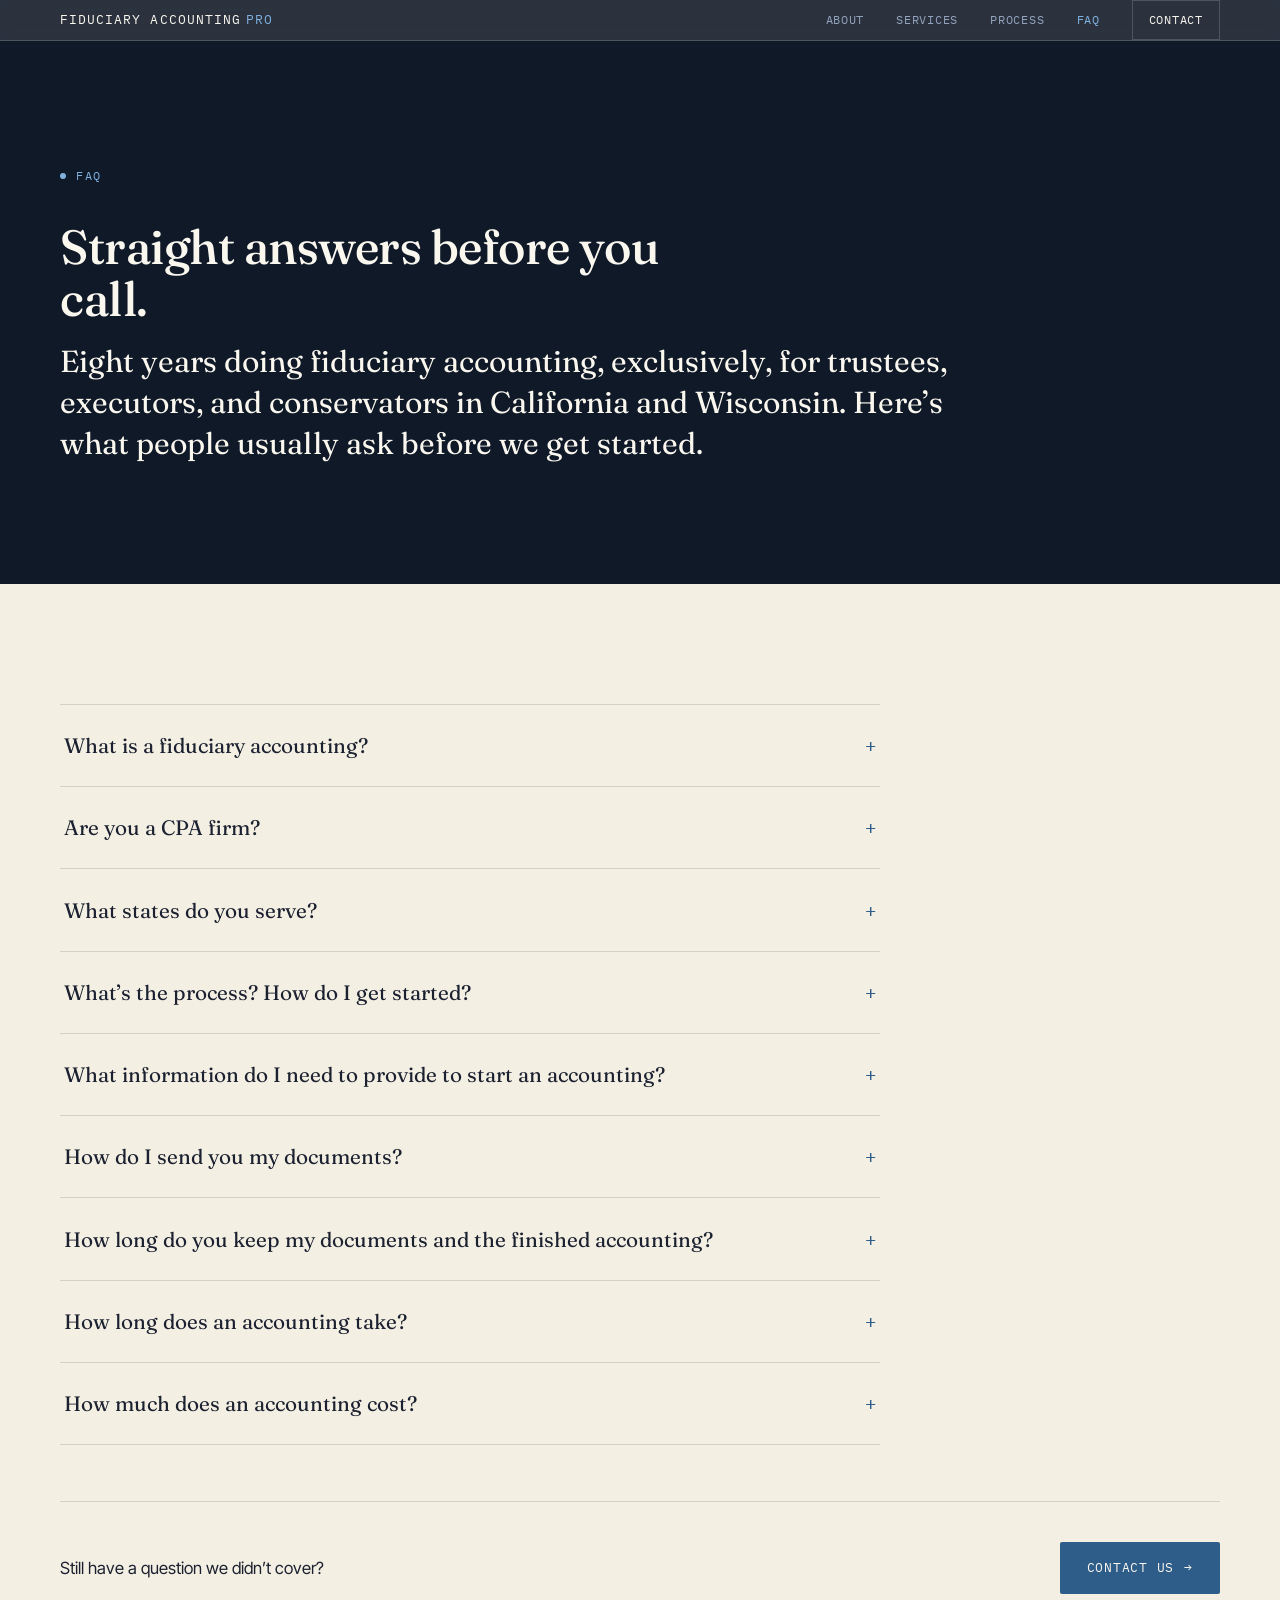
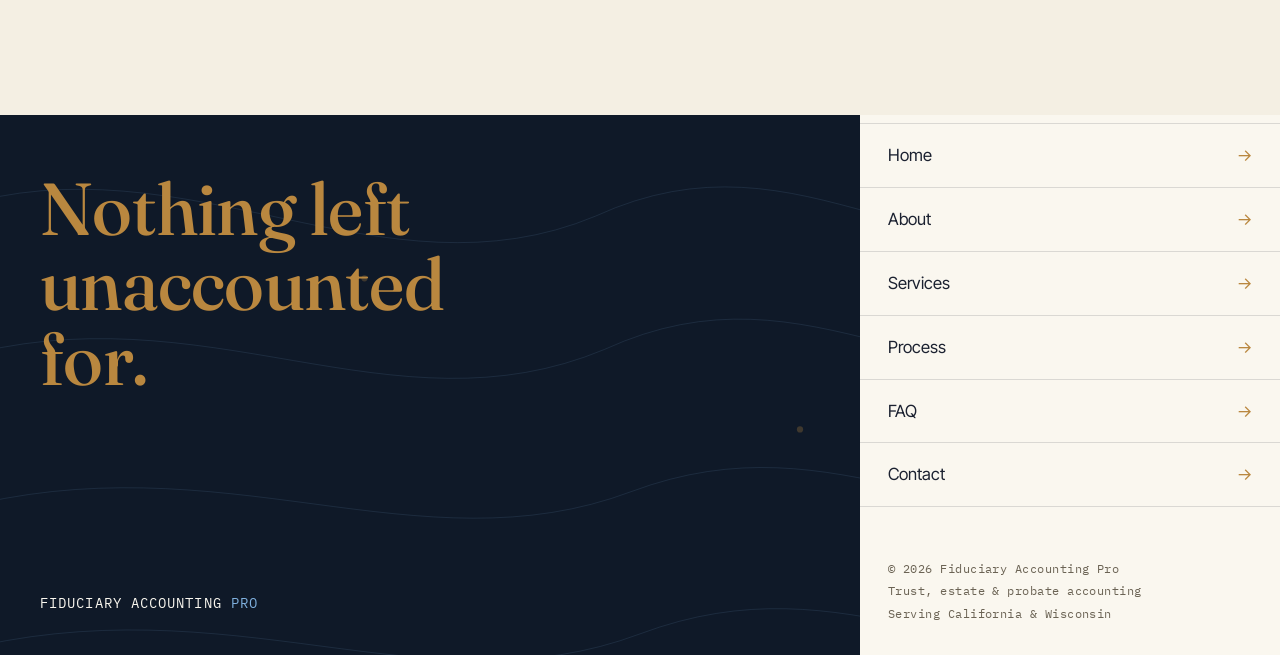
==== faq.html @ ab7ac2da "Initial commit: Fiduciary Accounting Pro marketing site Static site with homepage (hero, services, a" ====
<!DOCTYPE html>
<html lang="en">
<head>
<meta charset="UTF-8">
<meta name="viewport" content="width=device-width, initial-scale=1.0">
<title>FAQ | Fiduciary Accounting Pro</title>
<meta name="description" content="Answers to the questions trustees, executors, conservators, and attorneys ask before starting a fiduciary accounting with us.">
<link rel="icon" type="image/svg+xml" href="favicon.svg">
<meta name="theme-color" content="#0F1928">
<meta property="og:type" content="website">
<meta property="og:site_name" content="Fiduciary Accounting Pro">
<meta property="og:title" content="FAQ | Fiduciary Accounting Pro">
<meta property="og:description" content="Answers to the questions trustees, executors, conservators, and attorneys ask before starting a fiduciary accounting with us.">
<meta property="og:url" content="https://macgnarly.github.io/fiduciary-accounting-pro/faq.html">
<meta name="twitter:card" content="summary">
<meta name="twitter:title" content="FAQ | Fiduciary Accounting Pro">
<meta name="twitter:description" content="Answers to the questions trustees, executors, conservators, and attorneys ask before starting a fiduciary accounting with us.">
<link rel="preconnect" href="https://fonts.googleapis.com">
<link rel="preconnect" href="https://fonts.gstatic.com" crossorigin>
<link href="https://fonts.googleapis.com/css2?family=Fraunces:opsz,wght@9..144,300;9..144,400;9..144,500;9..144,600&family=Inter+Tight:wght@400;500;600&family=IBM+Plex+Mono:wght@400;500&display=swap" rel="stylesheet">
<link rel="stylesheet" href="css/styles.css">
</head>
<body>

<a class="skip-link" href="#main">Skip to content</a>

<header class="site-header" data-reveal>
  <div class="wrap header-inner">
    <a href="index.html" class="brand"><span class="brand-line">Fiduciary Accounting</span> <span class="brand-accent">Pro</span></a>
    <button class="nav-toggle" id="navToggle" aria-expanded="false" aria-controls="siteNav" aria-label="Toggle menu">
      <span></span><span></span><span></span>
    </button>
    <nav class="site-nav" id="siteNav">
      <a href="index.html#about">About</a>
      <a href="index.html#services">Services</a>
      <a href="index.html#process">Process</a>
      <a href="faq.html" aria-current="page">FAQ</a>
      <a href="index.html#contact" class="nav-cta">Contact</a>
    </nav>
  </div>
</header>

<main id="main">

  <!-- FAQ HERO -->
  <section class="section section-ink faq-hero">
    <div class="wrap">
      <p class="eyebrow eyebrow-light" data-reveal><span class="eyebrow-dot"></span>FAQ</p>
      <h1 class="section-headline" style="color:var(--paper)" data-reveal>Straight answers before you call.</h1>
      <p class="lede lede-light" data-reveal>Eight years doing fiduciary accounting, exclusively, for trustees, executors, and conservators in California and Wisconsin. Here&rsquo;s what people usually ask before we get started.</p>
    </div>
  </section>

  <!-- FAQ LIST -->
  <section class="section section-cream faq-section">
    <div class="wrap">
      <div class="faq-list" data-reveal-stagger>

        <details class="faq-item">
          <summary class="faq-question">What is a fiduciary accounting?<span class="faq-icon" aria-hidden="true">+</span></summary>
          <p class="faq-answer">A fiduciary accounting is a formal report of every transaction inside a trust, estate, guardianship, or conservatorship over a set period: receipts, disbursements, and everything allocated between principal and income. It&rsquo;s governed by the trust instrument and state law, has to include every asset, and has to balance to the penny. Courts order them. Beneficiaries are often entitled to them.</p>
        </details>

        <details class="faq-item">
          <summary class="faq-question">Are you a CPA firm?<span class="faq-icon" aria-hidden="true">+</span></summary>
          <p class="faq-answer">No, and that&rsquo;s deliberate. We don&rsquo;t prepare tax returns, audits, or general bookkeeping. Fiduciary accounting for trusts, estates, guardianships, and conservatorships is the entire practice, not a sideline. It&rsquo;s what we&rsquo;ve done, exclusively, for eight years.</p>
        </details>

        <details class="faq-item">
          <summary class="faq-question">What states do you serve?<span class="faq-icon" aria-hidden="true">+</span></summary>
          <p class="faq-answer">We currently serve trustees, executors, conservators, and their attorneys in California and Wisconsin, working within each state&rsquo;s statutory accounting requirements.</p>
        </details>

        <details class="faq-item">
          <summary class="faq-question">What&rsquo;s the process? How do I get started?<span class="faq-icon" aria-hidden="true">+</span></summary>
          <p class="faq-answer">Call or email us to talk through the matter: who&rsquo;s involved, what the court or beneficiaries require, and what the timeline looks like. From there, we&rsquo;ll tell you exactly what to send over.</p>
        </details>

        <details class="faq-item">
          <summary class="faq-question">What information do I need to provide to start an accounting?<span class="faq-icon" aria-hidden="true">+</span></summary>
          <p class="faq-answer">A memo with the matter name and the accounting period (start and end dates). Beyond that: inventories and appraisals, court documents, the trust instrument, a beneficiary list, distributions made, creditors&rsquo; claims paid, and any distribution agreements. We&rsquo;ll also need every account statement covering the period (bank, investment, property management, life insurance, annuities), account registers showing deposits and disbursements with dates and sources, closing statements for any property sold, and a list of liabilities outstanding at period end.</p>
        </details>

        <details class="faq-item">
          <summary class="faq-question">How do I send you my documents?<span class="faq-icon" aria-hidden="true">+</span></summary>
          <p class="faq-answer">However works best for you: scanned and emailed, mailed or couriered as hard copies, or uploaded to secure online storage.</p>
        </details>

        <details class="faq-item">
          <summary class="faq-question">How long do you keep my documents and the finished accounting?<span class="faq-icon" aria-hidden="true">+</span></summary>
          <p class="faq-answer">Original materials are returned within a month or two of receiving them. The finished accounting itself we keep indefinitely, so it&rsquo;s there if you or the court need it again.</p>
        </details>

        <details class="faq-item">
          <summary class="faq-question">How long does an accounting take?<span class="faq-icon" aria-hidden="true">+</span></summary>
          <p class="faq-answer">It depends on how much activity there was, how long a period it covers, how quickly documents are available, and how many open items turn up along the way. A quiet single year moves fast. A decade of activity across a dozen accounts takes longer, and we&rsquo;ll tell you why.</p>
        </details>

        <details class="faq-item">
          <summary class="faq-question">How much does an accounting cost?<span class="faq-icon" aria-hidden="true">+</span></summary>
          <p class="faq-answer">It varies with the complexity and volume of activity involved. Tell us about the matter, and we&rsquo;ll give you a specific estimate rather than a generic range.</p>
        </details>

      </div>

      <div class="faq-cta" data-reveal>
        <p class="body-copy">Still have a question we didn&rsquo;t cover?</p>
        <a href="index.html#contact" class="btn btn-primary">Contact Us <span aria-hidden="true">&rarr;</span></a>
      </div>
    </div>
  </section>

</main>

<footer class="site-footer">
  <div class="footer-bg" aria-hidden="true">
    <svg class="topo" viewBox="0 0 1440 900" preserveAspectRatio="xMidYMid slice" xmlns="http://www.w3.org/2000/svg">
      <path d="M-50,100 C220,20 400,200 640,110 C880,20 1020,220 1270,120 C1400,70 1460,110 1500,100" />
      <path d="M-50,250 C210,170 430,360 670,260 C910,150 1050,360 1290,260 C1410,210 1460,250 1500,240" />
      <path d="M-50,420 C230,340 440,510 680,410 C920,300 1060,500 1300,400 C1410,360 1460,390 1500,380" />
      <path d="M-50,590 C250,510 470,660 710,570 C950,480 1090,650 1310,560 C1410,520 1460,550 1500,540" />
      <path d="M-50,750 C260,670 480,820 720,730 C960,640 1100,800 1320,720 C1410,690 1460,710 1500,700" />
      <circle cx="1150" cy="160" r="3.5" />
      <circle cx="410" cy="330" r="3.5" />
      <circle cx="900" cy="500" r="3.5" />
    </svg>
  </div>
  <div class="footer-grid" data-reveal-stagger>
    <div class="footer-left">
      <h2 class="footer-headline">Nothing left<br>unaccounted<br>for.</h2>
      <a href="index.html" class="footer-brand">Fiduciary Accounting <span class="brand-accent">Pro</span></a>
    </div>
    <div class="footer-box">
      <nav class="footer-box-nav">
        <a href="index.html"><span>Home</span><span class="row-arrow" aria-hidden="true">&rarr;</span></a>
        <a href="index.html#about"><span>About</span><span class="row-arrow" aria-hidden="true">&rarr;</span></a>
        <a href="index.html#services"><span>Services</span><span class="row-arrow" aria-hidden="true">&rarr;</span></a>
        <a href="index.html#process"><span>Process</span><span class="row-arrow" aria-hidden="true">&rarr;</span></a>
        <a href="faq.html"><span>FAQ</span><span class="row-arrow" aria-hidden="true">&rarr;</span></a>
        <a href="index.html#contact"><span>Contact</span><span class="row-arrow" aria-hidden="true">&rarr;</span></a>
      </nav>
      <div class="footer-box-meta">
        <p>&copy; 2026 Fiduciary Accounting Pro</p>
        <p>Trust, estate &amp; probate accounting</p>
        <p>Serving California &amp; Wisconsin</p>
      </div>
    </div>
  </div>
</footer>

<script src="js/script.js"></script>
</body>
</html>
---- css/styles.css ----
/* ============================================================
   Fiduciary Accounting Pro — Design Tokens
   ============================================================ */
:root{
  /* Color: blue-led, editorial trust palette */
  --ink:        #0F1928;   /* Ink Navy — dark section bg */
  --ink-raise:  #1B2740;   /* raised surface on ink */
  --ledger-blue:#2E5D8A;   /* primary accent */
  --sky:        #7FB0DE;   /* light blue accent, for use on dark bg */
  --brass:      #B9873F;   /* secondary accent */
  --sage:       #6F8F6A;   /* tertiary accent */
  --cream:      #F4EFE3;   /* Parchment — light section bg */
  --paper:      #FAF7EF;   /* lightest surface */
  --charcoal:   #1B2130;   /* body text on cream */
  --muted-warm: #6B6354;   /* muted text on cream — tuned for 4.5:1 AA contrast */
  --muted-cool: #93A3BD;   /* muted text on ink */
  --line-warm:  rgba(27,33,48,0.14);
  --line-cool:  rgba(255,255,255,0.16);

  /* Type */
  --font-display: "Fraunces", Georgia, "Times New Roman", serif;
  --font-body: "Inter Tight", -apple-system, Segoe UI, sans-serif;
  --font-mono: "IBM Plex Mono", ui-monospace, Menlo, monospace;

  --container: 1240px;
}

*, *::before, *::after{ box-sizing: border-box; }
html{ scroll-behavior: smooth; }
@media (prefers-reduced-motion: reduce){
  html{ scroll-behavior: auto; }
  *, *::before, *::after{ animation-duration: 0.01ms !important; animation-iteration-count: 1 !important; transition-duration: 0.01ms !important; scroll-behavior: auto !important; }
}

body{
  margin: 0;
  font-family: var(--font-body);
  color: var(--charcoal);
  background: var(--cream);
  font-size: 16px;
  line-height: 1.6;
  -webkit-font-smoothing: antialiased;
}

img{ max-width: 100%; display: block; }

a{ color: inherit; }

.wrap{
  max-width: var(--container);
  margin: 0 auto;
  padding: 0 24px;
}

.skip-link{
  position: absolute;
  left: -999px;
  top: 0;
  background: var(--ledger-blue);
  color: #fff;
  padding: 12px 20px;
  z-index: 1000;
}
.skip-link:focus{ left: 12px; top: 12px; }

:focus-visible{
  outline: 2px solid var(--ledger-blue);
  outline-offset: 3px;
}

/* ============================================================
   Type scale
   ============================================================ */
h1, h2, h3{
  font-family: var(--font-display);
  font-weight: 500;
  letter-spacing: -0.01em;
  line-height: 1.08;
  margin: 0;
}

.eyebrow{
  font-family: var(--font-mono);
  font-size: 0.72rem;
  letter-spacing: 0.14em;
  text-transform: uppercase;
  display: inline-flex;
  align-items: center;
  gap: 10px;
  color: var(--ledger-blue);
  margin: 0 0 20px;
}
.eyebrow-light{ color: var(--sky); }
.eyebrow-dot{
  width: 6px; height: 6px;
  border-radius: 50%;
  background: currentColor;
  flex: none;
}

.section-headline{
  font-size: clamp(1.9rem, 3.2vw + 1rem, 3rem);
  max-width: 16ch;
}

.body-copy{
  max-width: 52ch;
  color: var(--charcoal);
  font-size: 1.05rem;
}
.body-copy + .body-copy{ margin-top: 1.1em; }

.lede{
  font-family: var(--font-display);
  font-size: clamp(1.3rem, 1.6vw + 1rem, 1.9rem);
  font-weight: 400;
  line-height: 1.35;
  max-width: 46ch;
  margin: 0 0 48px;
}
.lede-light{ color: var(--paper); }

/* ============================================================
   Buttons
   ============================================================ */
.btn{
  display: inline-flex;
  align-items: center;
  gap: 10px;
  font-family: var(--font-mono);
  font-size: 0.8rem;
  letter-spacing: 0.06em;
  text-transform: uppercase;
  text-decoration: none;
  padding: 15px 26px;
  border-radius: 2px;
  border: 1px solid transparent;
  cursor: pointer;
  transition: transform 0.25s ease, background-color 0.25s ease, color 0.25s ease, border-color 0.25s ease;
  min-height: 44px;
}
.btn span{ transition: transform 0.25s ease; }
.btn:hover span{ transform: translateX(3px); }
.btn:hover{ transform: translateY(-1px); }

.btn-primary{
  background: var(--ledger-blue);
  color: var(--paper);
}
.btn-primary:hover{ background: #244a6d; }

.btn-outline-light{
  border-color: var(--line-cool);
  color: var(--paper);
  background: transparent;
}
.btn-outline-light:hover{ background: rgba(255,255,255,0.08); border-color: var(--sky); }

.btn-block{ width: 100%; justify-content: center; }

/* ============================================================
   Header / Nav
   ============================================================ */
.site-header{
  position: sticky;
  top: 0;
  z-index: 200;
  background: rgba(15,25,40,0.88);
  backdrop-filter: saturate(140%) blur(6px);
  border-bottom: 1px solid var(--line-cool);
}
.header-inner{
  display: flex;
  align-items: center;
  justify-content: space-between;
  padding-top: 18px;
  padding-bottom: 18px;
}
.brand{
  font-family: var(--font-mono);
  font-size: 0.82rem;
  letter-spacing: 0.08em;
  text-transform: uppercase;
  color: var(--paper);
  text-decoration: none;
  line-height: 1.4;
  display: inline-flex;
  flex-wrap: wrap;
  gap: 0.4em;
}
.brand-accent{ color: var(--sky); }

.site-nav{
  display: flex;
  align-items: center;
  gap: 32px;
}
.site-nav a{
  font-family: var(--font-mono);
  font-size: 0.78rem;
  letter-spacing: 0.06em;
  text-transform: uppercase;
  text-decoration: none;
  color: var(--muted-cool);
  transition: color 0.2s ease;
}
.site-nav a:hover{ color: var(--paper); }
.site-nav a[aria-current="page"]{ color: var(--sky); }
.nav-cta{
  color: var(--paper) !important;
  border: 1px solid var(--line-cool);
  padding: 9px 16px;
}
.nav-cta:hover{ border-color: var(--sky); }

.nav-toggle{
  display: none;
  flex-direction: column;
  justify-content: center;
  gap: 5px;
  width: 44px;
  height: 44px;
  background: transparent;
  border: 1px solid var(--line-cool);
  border-radius: 2px;
  cursor: pointer;
}
.nav-toggle span{
  display: block;
  width: 18px;
  height: 1.5px;
  margin: 0 auto;
  background: var(--paper);
  transition: transform 0.25s ease, opacity 0.25s ease;
}
.nav-toggle[aria-expanded="true"] span:nth-child(1){ transform: translateY(6.5px) rotate(45deg); }
.nav-toggle[aria-expanded="true"] span:nth-child(2){ opacity: 0; }
.nav-toggle[aria-expanded="true"] span:nth-child(3){ transform: translateY(-6.5px) rotate(-45deg); }

/* ============================================================
   Hero
   ============================================================ */
.hero{
  position: relative;
  background: var(--ink);
  color: var(--paper);
  overflow: hidden;
  padding-top: 96px;
}
.hero-bg{
  position: absolute;
  inset: 0;
  z-index: 0;
  opacity: 0.5;
}
.topo{ width: 100%; height: 100%; }
.topo path{
  fill: none;
  stroke: var(--sky);
  stroke-width: 1;
  opacity: 0.35;
}
.topo circle{ fill: var(--brass); opacity: 0.7; }

.hero-grid{
  position: relative;
  z-index: 1;
  display: grid;
  grid-template-columns: 1fr;
  gap: 40px;
  padding-top: 64px;
  padding-bottom: 40px;
}
.hero-headline{
  font-size: clamp(2.4rem, 6vw + 1rem, 4.6rem);
  color: var(--paper);
}
.hero-aside{
  display: flex;
  flex-direction: column;
  gap: 24px;
  max-width: 38ch;
}
.hero-aside p{ color: var(--muted-cool); font-size: 1.05rem; margin: 0; }

.swatch-row{
  position: relative;
  z-index: 1;
  display: flex;
  gap: 6px;
  padding-bottom: 28px;
  border-bottom: 1px solid var(--line-cool);
}
.swatch{ width: 40px; height: 8px; }
.swatch-blue{ background: var(--ledger-blue); }
.swatch-sage{ background: var(--sage); }
.swatch-brass{ background: var(--brass); }

/* ============================================================
   Sections (generic)
   ============================================================ */
.section{ padding: 88px 0; }
.section-ink{ background: var(--ink); color: var(--paper); }
#services{ padding-top: 56px; }
.section-cream{ background: var(--cream); }

/* ============================================================
   Services list
   ============================================================ */
.service-list{
  list-style: none;
  margin: 40px auto 0;
  padding: 0;
  border-top: 1px solid var(--line-cool);
}
.service-row{
  display: flex;
  align-items: baseline;
  gap: 24px;
  padding: 22px 0;
  border-bottom: 1px solid var(--line-cool);
  transition: padding-left 0.3s ease, background-color 0.3s ease;
}
.service-row:hover{
  padding-left: 12px;
  background: rgba(255,255,255,0.03);
}
.service-num{
  font-family: var(--font-mono);
  color: var(--brass);
  font-size: 0.95rem;
  width: 2ch;
  flex: none;
}
.service-name{
  font-family: var(--font-display);
  font-size: clamp(1.15rem, 1.4vw + 0.8rem, 1.6rem);
  font-weight: 400;
}

/* ============================================================
   About split
   ============================================================ */
.about{
  display: grid;
  grid-template-columns: 1fr;
  gap: 56px;
  align-items: center;
}
.about-visual{ padding: 0 24px; }
.ledger-art{ width: 100%; height: auto; }
.ledger-bg{ fill: var(--paper); }
.ledger-lines line{ stroke: var(--line-warm); stroke-width: 1; }
.ledger-mark circle{ fill: var(--brass); }
.ledger-mark path{ stroke: var(--ledger-blue); stroke-width: 1.5; }

.about-copy{ padding: 0 24px; max-width: 640px; }
.about-copy > * + *{ margin-top: 20px; }

.fact-row{
  display: flex;
  flex-direction: column;
  gap: 16px;
  padding-top: 24px;
  border-top: 1px solid var(--line-warm);
}
.fact{ display: flex; align-items: baseline; gap: 16px; }
.fact-num{
  font-family: var(--font-display);
  font-size: 2rem;
  line-height: 1;
  color: var(--ledger-blue);
  flex: none;
  width: 1.4em;
}
.fact:nth-child(2) .fact-num{ color: var(--sage); }
.fact:nth-child(3) .fact-num{ color: var(--brass); }
.fact-label{
  font-size: 0.92rem;
  color: var(--muted-warm);
  max-width: 34ch;
}

/* ============================================================
   Process (timeline)
   ============================================================ */
.process-head{ max-width: 640px; margin-bottom: 56px; }
.process-intro{ margin-top: 18px; }

.timeline{
  position: relative;
  list-style: none;
  margin: 0 auto;
  padding: 0;
}
.timeline::before{
  content: "";
  position: absolute;
  top: 22px;
  bottom: 22px;
  left: 22px;
  width: 1px;
  background: var(--line-warm);
}
.timeline-item{
  position: relative;
  display: grid;
  grid-template-columns: 44px 1fr;
  column-gap: 24px;
  padding-bottom: 44px;
}
.timeline-item:last-child{ padding-bottom: 0; }
.timeline-node{
  position: relative;
  z-index: 1;
  width: 44px;
  height: 44px;
  border-radius: 50%;
  background: var(--cream);
  border: 1.5px solid currentColor;
  display: flex;
  align-items: center;
  justify-content: center;
  font-family: var(--font-mono);
  font-size: 0.8rem;
  flex: none;
  transition: transform 0.3s ease;
}
.timeline-blue .timeline-node{ color: var(--ledger-blue); }
.timeline-sage .timeline-node{ color: var(--sage); }
.timeline-brass .timeline-node{ color: var(--brass); }
.timeline-item:hover .timeline-node{ transform: scale(1.08); }
.timeline-title{
  font-size: 1.25rem;
  margin: 4px 0 8px;
}
.timeline-desc{
  margin: 0;
  color: var(--muted-warm);
  font-size: 0.98rem;
  max-width: 56ch;
}

/* ============================================================
   Contact
   ============================================================ */
.contact-grid{
  display: grid;
  grid-template-columns: 1fr;
  gap: 48px;
  align-items: center;
}
.contact-copy .section-headline{ margin: 0 0 20px; }
.contact-panel{
  background: var(--paper);
  color: var(--charcoal);
  padding: 40px 28px;
  border: 1px solid rgba(0,0,0,0.06);
  box-shadow: 0 40px 70px -35px rgba(4,9,20,0.55);
}
.contact-form{
  max-width: 460px;
  margin: 0 auto;
  display: flex;
  flex-direction: column;
  gap: 20px;
}
.field{ display: flex; flex-direction: column; gap: 8px; }
.field label{
  font-family: var(--font-mono);
  font-size: 0.72rem;
  letter-spacing: 0.1em;
  text-transform: uppercase;
  color: var(--muted-warm);
}
.field input, .field textarea{
  background: var(--cream);
  border: 1px solid var(--line-warm);
  border-radius: 2px;
  padding: 12px 14px;
  color: var(--charcoal);
  font-family: var(--font-body);
  font-size: 1rem;
  resize: vertical;
}
.field input:focus, .field textarea:focus{
  outline: 2px solid var(--ledger-blue);
  outline-offset: 1px;
  border-color: var(--ledger-blue);
}
.form-note{
  margin: 0;
  min-height: 1.2em;
  font-size: 0.9rem;
  color: var(--ledger-blue);
}

/* ============================================================
   Footer
   ============================================================ */
.site-footer{
  position: relative;
  background: var(--ink);
  color: var(--paper);
  overflow: hidden;
}
.footer-bg{ position: absolute; inset: 0; opacity: 0.4; z-index: 0; }
.footer-bg .topo path{ stroke: var(--sky); }
.footer-bg .topo circle{ fill: var(--brass); opacity: 0.7; }

.footer-grid{
  position: relative;
  z-index: 1;
  display: grid;
  grid-template-columns: 1fr;
}
.footer-left{
  display: flex;
  flex-direction: column;
  justify-content: space-between;
  gap: 48px;
  padding: 56px 24px 40px;
}
.footer-headline{
  font-size: clamp(2.6rem, 6vw + 1rem, 4.6rem);
  color: var(--brass);
  line-height: 1.02;
}
.footer-brand{
  font-family: var(--font-mono);
  font-size: 0.85rem;
  letter-spacing: 0.08em;
  text-transform: uppercase;
  text-decoration: none;
  color: var(--paper);
}
.footer-brand .brand-accent{ color: var(--sky); }

.footer-box{
  background: var(--paper);
  color: var(--charcoal);
  display: flex;
  flex-direction: column;
  justify-content: space-between;
  width: 100%;
  padding: 8px 0 0;
}
.footer-box-nav{ display: flex; flex-direction: column; }
.footer-box-nav a{
  display: flex;
  align-items: center;
  justify-content: space-between;
  padding: 18px 28px;
  text-decoration: none;
  color: var(--charcoal);
  font-family: var(--font-body);
  font-size: 1.05rem;
  border-bottom: 1px solid var(--line-warm);
  transition: background-color 0.25s ease, padding-left 0.25s ease;
}
.footer-box-nav a:first-child{ border-top: 1px solid var(--line-warm); }
.footer-box-nav a:hover{ background: var(--cream); padding-left: 34px; }
.footer-box-nav .row-arrow{
  color: var(--brass);
  transition: transform 0.25s ease;
}
.footer-box-nav a:hover .row-arrow{ transform: translateX(3px); }
.footer-box-meta{
  padding: 24px 28px 28px;
  font-family: var(--font-mono);
  font-size: 0.72rem;
  letter-spacing: 0.04em;
  color: var(--muted-warm);
}
.footer-box-meta p{ margin: 0 0 4px; }

/* ============================================================
   FAQ
   ============================================================ */
.faq-hero{ padding-bottom: 64px; }
.faq-hero .lede-light{ margin: 0; }
.faq-hero .section-headline{ margin: 16px 0; max-width: 20ch; }

.faq-list{
  max-width: 820px;
  border-top: 1px solid var(--line-warm);
}
.faq-item{ border-bottom: 1px solid var(--line-warm); }
.faq-question{
  display: flex;
  align-items: center;
  justify-content: space-between;
  gap: 24px;
  padding: 24px 4px;
  cursor: pointer;
  list-style: none;
  font-family: var(--font-display);
  font-size: clamp(1.05rem, 0.4vw + 1rem, 1.3rem);
  color: var(--charcoal);
  transition: color 0.2s ease;
}
.faq-question::-webkit-details-marker{ display: none; }
.faq-question:hover{ color: var(--ledger-blue); }
.faq-icon{
  font-family: var(--font-mono);
  color: var(--ledger-blue);
  font-size: 1.2rem;
  flex: none;
  transition: transform 0.3s ease;
}
.faq-item[open] .faq-icon{ transform: rotate(45deg); }
.faq-answer{
  margin: -8px 4px 28px;
  color: var(--muted-warm);
  max-width: 66ch;
  font-size: 1rem;
}

.faq-cta{
  display: flex;
  flex-direction: column;
  align-items: flex-start;
  gap: 20px;
  margin-top: 56px;
  padding-top: 40px;
  border-top: 1px solid var(--line-warm);
}
.faq-cta p{ margin: 0; }

/* ============================================================
   Scroll reveal
   ============================================================ */
[data-reveal], [data-reveal-stagger] > *{
  opacity: 0;
  transform: translateY(22px);
  transition: opacity 0.9s cubic-bezier(0.16, 1, 0.3, 1), transform 0.9s cubic-bezier(0.16, 1, 0.3, 1);
  will-change: opacity, transform;
}
[data-reveal].is-visible, [data-reveal-stagger].is-visible > *{
  opacity: 1;
  transform: translateY(0);
}
/* Per-item transition-delay is set inline by script.js so any
   number of staggered children (5 services, 10 timeline steps, etc.)
   fan out evenly without hardcoded nth-child rules. */
@media (prefers-reduced-motion: reduce){
  [data-reveal], [data-reveal-stagger] > *{ opacity: 1; transform: none; }
}

/* ============================================================
   Responsive
   ============================================================ */
@media (min-width: 640px){
  .about-visual, .about-copy{ padding: 0 40px; }
}

@media (min-width: 768px){
  .wrap{ padding: 0 40px; }
  .hero-grid{
    grid-template-columns: 1.4fr 1fr;
    align-items: end;
    padding-top: 96px;
    padding-bottom: 96px;
  }
  .about{ grid-template-columns: 1fr 1fr; }
  .timeline{ max-width: 780px; }
  .timeline-item{ grid-template-columns: 52px 1fr; column-gap: 32px; padding-bottom: 52px; }
  .timeline-node{ width: 52px; height: 52px; font-size: 0.85rem; }
  .timeline::before{ left: 26px; }
  .contact-grid{ grid-template-columns: 1.1fr 0.9fr; }
  .contact-panel{ padding: 48px 44px; }
  .footer-grid{ grid-template-columns: 1fr 420px; align-items: stretch; min-height: 540px; }
  .footer-left{ padding-left: 40px; }
  .faq-cta{ flex-direction: row; align-items: center; justify-content: space-between; }
}

@media (min-width: 1024px){
  .brand-break{ display: inline; }
  .section{ padding: 120px 0; }
}

@media (max-width: 767px){
  .footer-contact{ text-align: left; }
  .site-nav{
    position: absolute;
    top: 100%;
    left: 0;
    right: 0;
    background: var(--ink);
    flex-direction: column;
    align-items: stretch;
    gap: 0;
    max-height: 0;
    overflow: hidden;
    transition: max-height 0.3s ease;
    border-bottom: 1px solid var(--line-cool);
  }
  .site-nav.is-open{ max-height: 260px; }
  .site-nav a{
    padding: 16px 24px;
    border-top: 1px solid var(--line-cool);
    min-height: 44px;
    display: flex;
    align-items: center;
  }
  .nav-cta{ border: none; }
  .nav-toggle{ display: flex; }
}
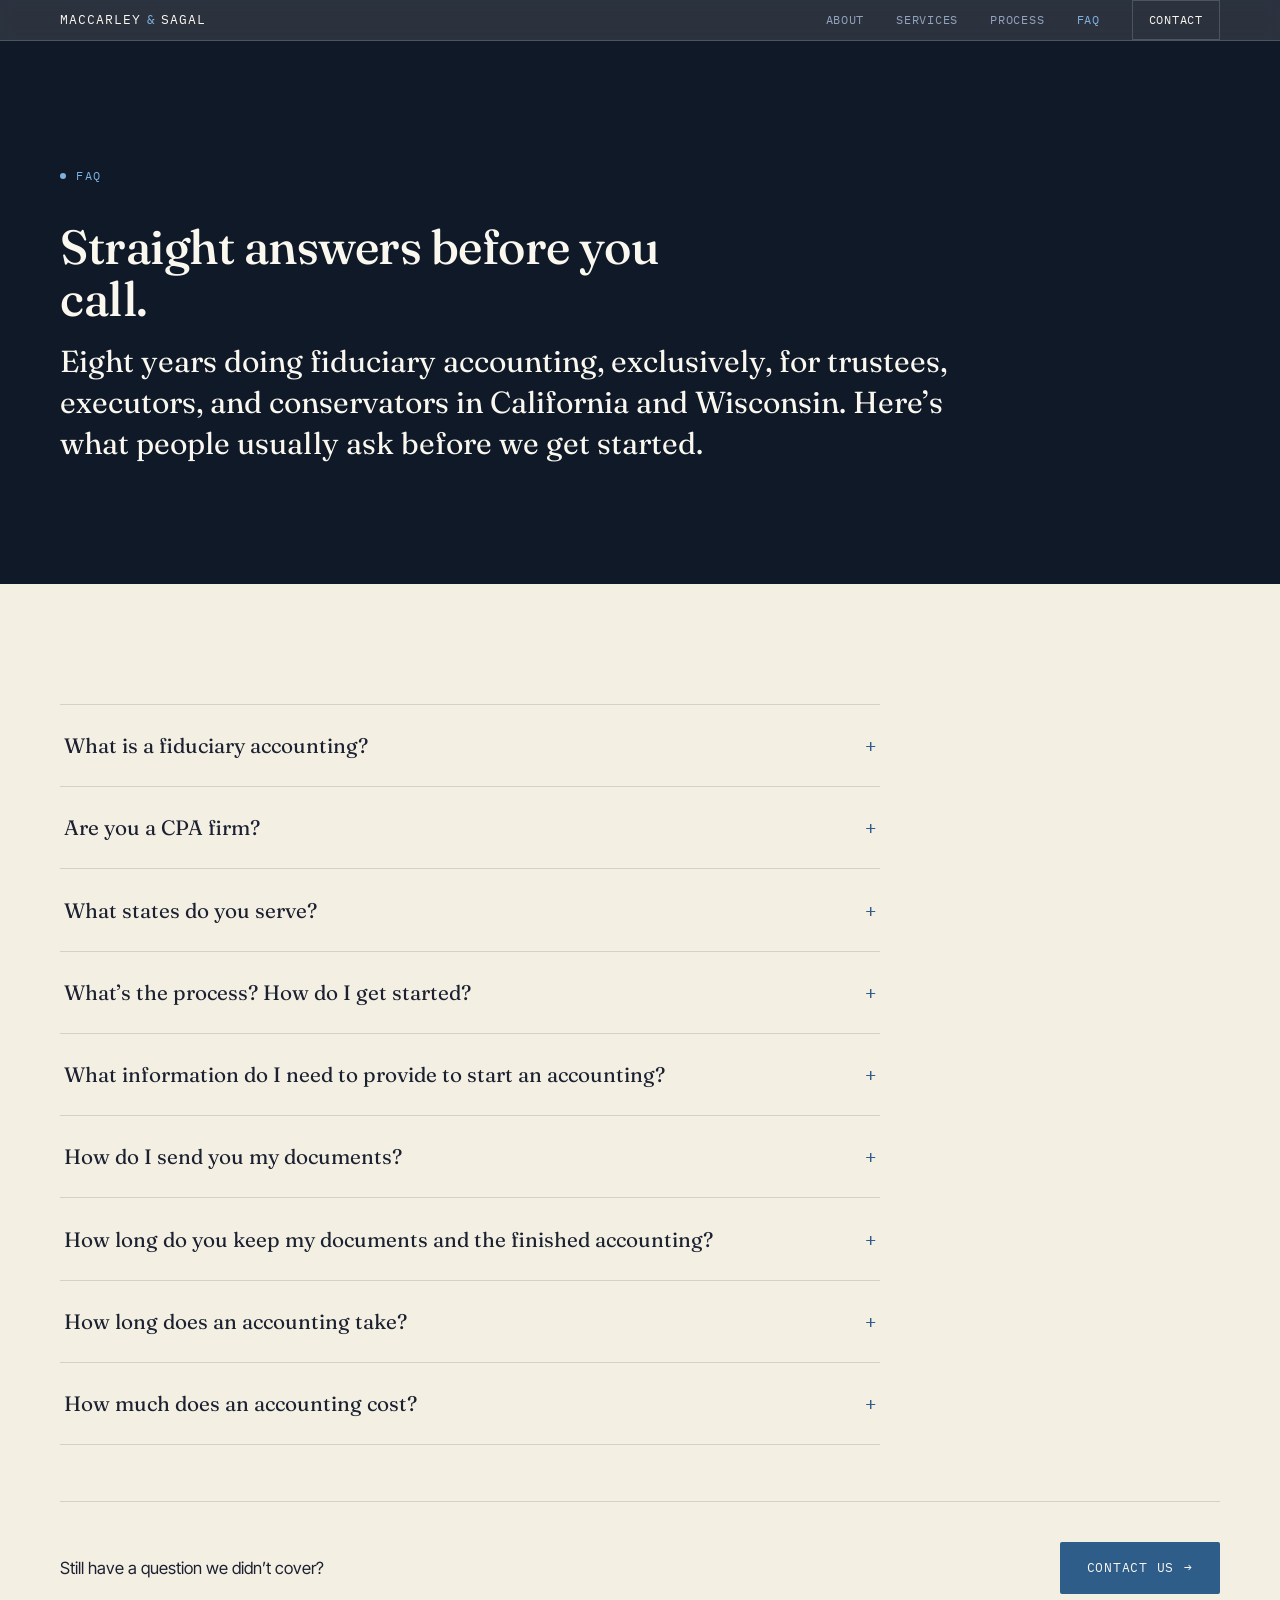
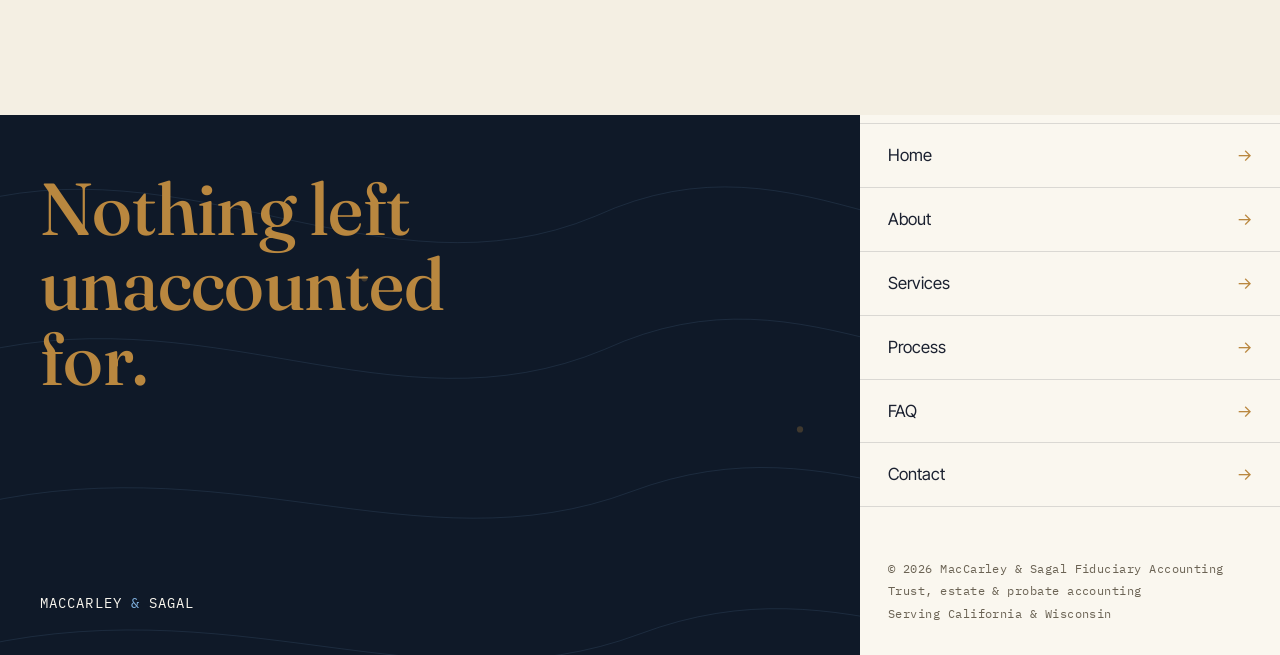
==== commit 01f8036c: "Rebrand to MacCarley & Sagal Fiduciary Accounting Replace placeholder "Fiduciary Accounting Pro" bra" ====
--- a/faq.html
+++ b/faq.html
@@ -3,17 +3,17 @@
 <head>
 <meta charset="UTF-8">
 <meta name="viewport" content="width=device-width, initial-scale=1.0">
-<title>FAQ | Fiduciary Accounting Pro</title>
+<title>FAQ | MacCarley &amp; Sagal Fiduciary Accounting</title>
 <meta name="description" content="Answers to the questions trustees, executors, conservators, and attorneys ask before starting a fiduciary accounting with us.">
 <link rel="icon" type="image/svg+xml" href="favicon.svg">
 <meta name="theme-color" content="#0F1928">
 <meta property="og:type" content="website">
-<meta property="og:site_name" content="Fiduciary Accounting Pro">
-<meta property="og:title" content="FAQ | Fiduciary Accounting Pro">
+<meta property="og:site_name" content="MacCarley &amp; Sagal Fiduciary Accounting">
+<meta property="og:title" content="FAQ | MacCarley &amp; Sagal Fiduciary Accounting">
 <meta property="og:description" content="Answers to the questions trustees, executors, conservators, and attorneys ask before starting a fiduciary accounting with us.">
-<meta property="og:url" content="https://macgnarly.github.io/fiduciary-accounting-pro/faq.html">
+<meta property="og:url" content="https://macgnarly.github.io/maccarley-sagal-fiduciary-accounting/faq.html">
 <meta name="twitter:card" content="summary">
-<meta name="twitter:title" content="FAQ | Fiduciary Accounting Pro">
+<meta name="twitter:title" content="FAQ | MacCarley &amp; Sagal Fiduciary Accounting">
 <meta name="twitter:description" content="Answers to the questions trustees, executors, conservators, and attorneys ask before starting a fiduciary accounting with us.">
 <link rel="preconnect" href="https://fonts.googleapis.com">
 <link rel="preconnect" href="https://fonts.gstatic.com" crossorigin>
@@ -26,7 +26,7 @@
 
 <header class="site-header" data-reveal>
   <div class="wrap header-inner">
-    <a href="index.html" class="brand"><span class="brand-line">Fiduciary Accounting</span> <span class="brand-accent">Pro</span></a>
+    <a href="index.html" class="brand"><span class="brand-line">MacCarley</span> <span class="brand-accent">&amp;</span> <span class="brand-line">Sagal</span></a>
     <button class="nav-toggle" id="navToggle" aria-expanded="false" aria-controls="siteNav" aria-label="Toggle menu">
       <span></span><span></span><span></span>
     </button>
@@ -128,7 +128,7 @@
   <div class="footer-grid" data-reveal-stagger>
     <div class="footer-left">
       <h2 class="footer-headline">Nothing left<br>unaccounted<br>for.</h2>
-      <a href="index.html" class="footer-brand">Fiduciary Accounting <span class="brand-accent">Pro</span></a>
+      <a href="index.html" class="footer-brand">MacCarley <span class="brand-accent">&amp;</span> Sagal</a>
     </div>
     <div class="footer-box">
       <nav class="footer-box-nav">
@@ -140,7 +140,7 @@
         <a href="index.html#contact"><span>Contact</span><span class="row-arrow" aria-hidden="true">&rarr;</span></a>
       </nav>
       <div class="footer-box-meta">
-        <p>&copy; 2026 Fiduciary Accounting Pro</p>
+        <p>&copy; 2026 MacCarley &amp; Sagal Fiduciary Accounting</p>
         <p>Trust, estate &amp; probate accounting</p>
         <p>Serving California &amp; Wisconsin</p>
       </div>
--- a/css/styles.css
+++ b/css/styles.css
@@ -1,5 +1,5 @@
 /* ============================================================
-   Fiduciary Accounting Pro — Design Tokens
+   MacCarley & Sagal Fiduciary Accounting — Design Tokens
    ============================================================ */
 :root{
   /* Color: blue-led, editorial trust palette */
@@ -675,7 +675,6 @@
 }
 
 @media (min-width: 1024px){
-  .brand-break{ display: inline; }
   .section{ padding: 120px 0; }
 }
 
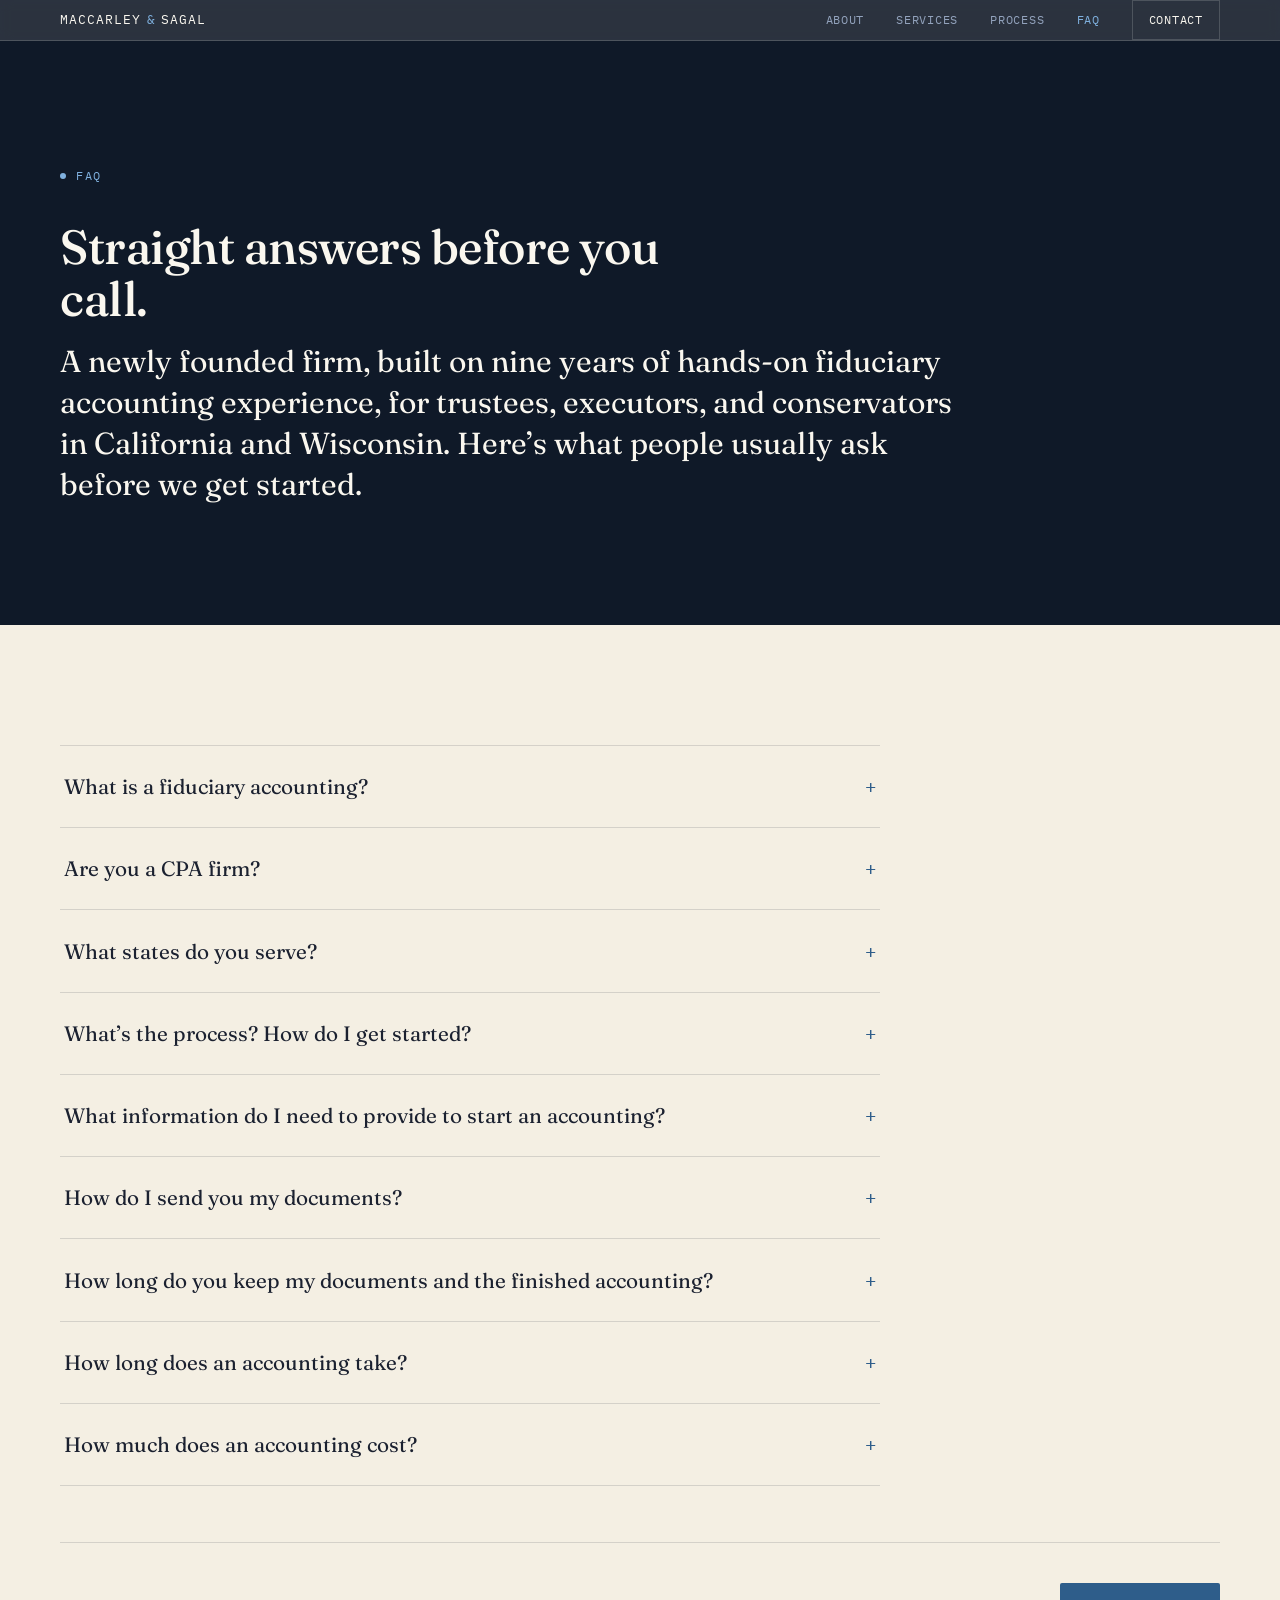
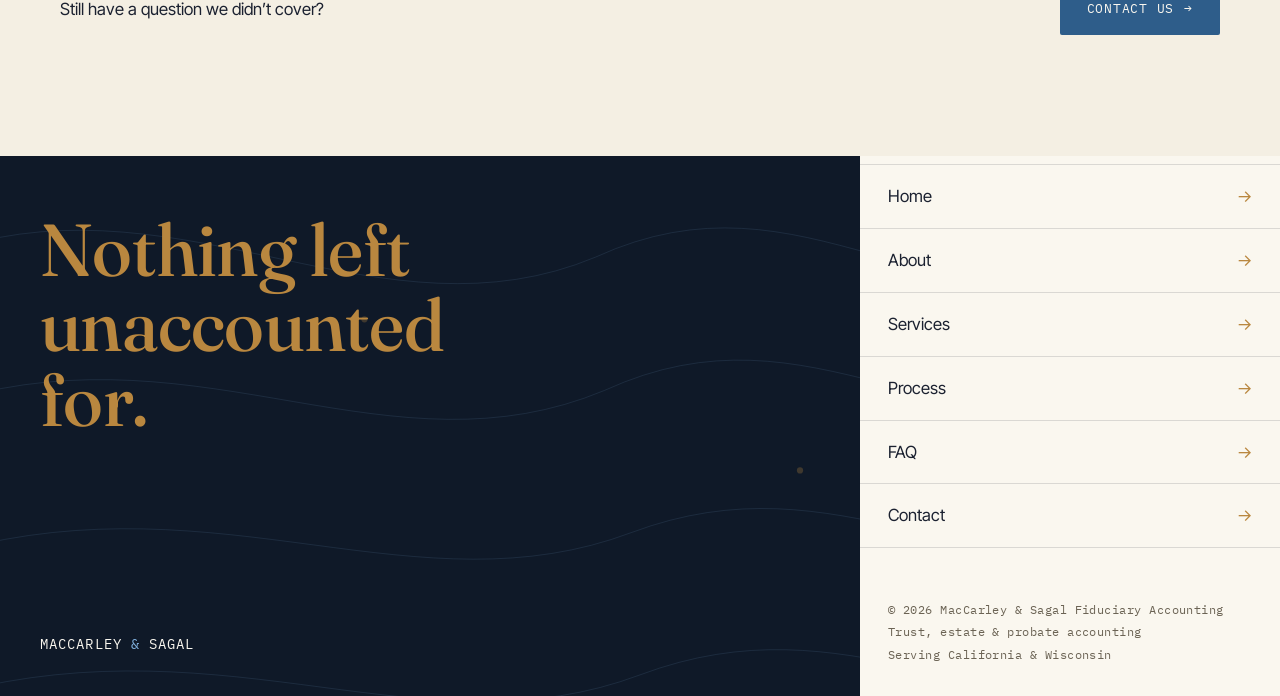
==== commit 9356c1fb: "Update headlines, add team section, fix experience claims - New hero and About headlines - About Us " ====
--- a/faq.html
+++ b/faq.html
@@ -47,7 +47,7 @@
     <div class="wrap">
       <p class="eyebrow eyebrow-light" data-reveal><span class="eyebrow-dot"></span>FAQ</p>
       <h1 class="section-headline" style="color:var(--paper)" data-reveal>Straight answers before you call.</h1>
-      <p class="lede lede-light" data-reveal>Eight years doing fiduciary accounting, exclusively, for trustees, executors, and conservators in California and Wisconsin. Here&rsquo;s what people usually ask before we get started.</p>
+      <p class="lede lede-light" data-reveal>A newly founded firm, built on nine years of hands-on fiduciary accounting experience, for trustees, executors, and conservators in California and Wisconsin. Here&rsquo;s what people usually ask before we get started.</p>
     </div>
   </section>
 
@@ -63,7 +63,7 @@
 
         <details class="faq-item">
           <summary class="faq-question">Are you a CPA firm?<span class="faq-icon" aria-hidden="true">+</span></summary>
-          <p class="faq-answer">No, and that&rsquo;s deliberate. We don&rsquo;t prepare tax returns, audits, or general bookkeeping. Fiduciary accounting for trusts, estates, guardianships, and conservatorships is the entire practice, not a sideline. It&rsquo;s what we&rsquo;ve done, exclusively, for eight years.</p>
+          <p class="faq-answer">No, and that&rsquo;s deliberate. We don&rsquo;t prepare tax returns, audits, or general bookkeeping. Fiduciary accounting for trusts, estates, guardianships, and conservatorships is the entire practice, not a sideline, and it&rsquo;s what our co-founder has done, exclusively, for nine years.</p>
         </details>
 
         <details class="faq-item">
--- a/css/styles.css
+++ b/css/styles.css
@@ -381,6 +381,56 @@
   max-width: 34ch;
 }
 
+.team{
+  grid-column: 1 / -1;
+  padding: 48px 24px 0;
+  margin-top: 16px;
+  border-top: 1px solid var(--line-warm);
+}
+.team-head{ max-width: 640px; }
+.team-title{
+  font-size: clamp(1.2rem, 1vw + 1rem, 1.5rem);
+  margin-top: 12px;
+  max-width: 32ch;
+}
+.team-grid{
+  display: grid;
+  grid-template-columns: 1fr;
+  gap: 40px;
+  margin-top: 40px;
+}
+.team-member:nth-child(1) .team-avatar{ background: var(--ledger-blue); }
+.team-member:nth-child(2) .team-avatar{ background: var(--brass); }
+.team-avatar{
+  display: flex;
+  align-items: center;
+  justify-content: center;
+  width: 56px;
+  height: 56px;
+  border-radius: 50%;
+  font-family: var(--font-mono);
+  font-size: 0.85rem;
+  letter-spacing: 0.04em;
+  color: var(--paper);
+  margin-bottom: 18px;
+}
+.team-name{ font-size: 1.2rem; margin: 0 0 2px; }
+.team-role{
+  font-family: var(--font-mono);
+  font-size: 0.75rem;
+  letter-spacing: 0.06em;
+  text-transform: uppercase;
+  color: var(--ledger-blue);
+  margin: 0 0 12px;
+}
+.team-member:nth-child(2) .team-role{ color: var(--brass); }
+.team-bio{
+  margin: 0;
+  color: var(--muted-warm);
+  font-size: 0.95rem;
+  max-width: 42ch;
+}
+
 /* ============================================================
    Process (timeline)
    ============================================================ */
@@ -652,6 +702,7 @@
    ============================================================ */
 @media (min-width: 640px){
   .about-visual, .about-copy{ padding: 0 40px; }
+  .team{ padding-left: 40px; padding-right: 40px; }
 }
 
 @media (min-width: 768px){
@@ -663,6 +714,7 @@
     padding-bottom: 96px;
   }
   .about{ grid-template-columns: 1fr 1fr; }
+  .team-grid{ grid-template-columns: 1fr 1fr; gap: 56px; }
   .timeline{ max-width: 780px; }
   .timeline-item{ grid-template-columns: 52px 1fr; column-gap: 32px; padding-bottom: 52px; }
   .timeline-node{ width: 52px; height: 52px; font-size: 0.85rem; }
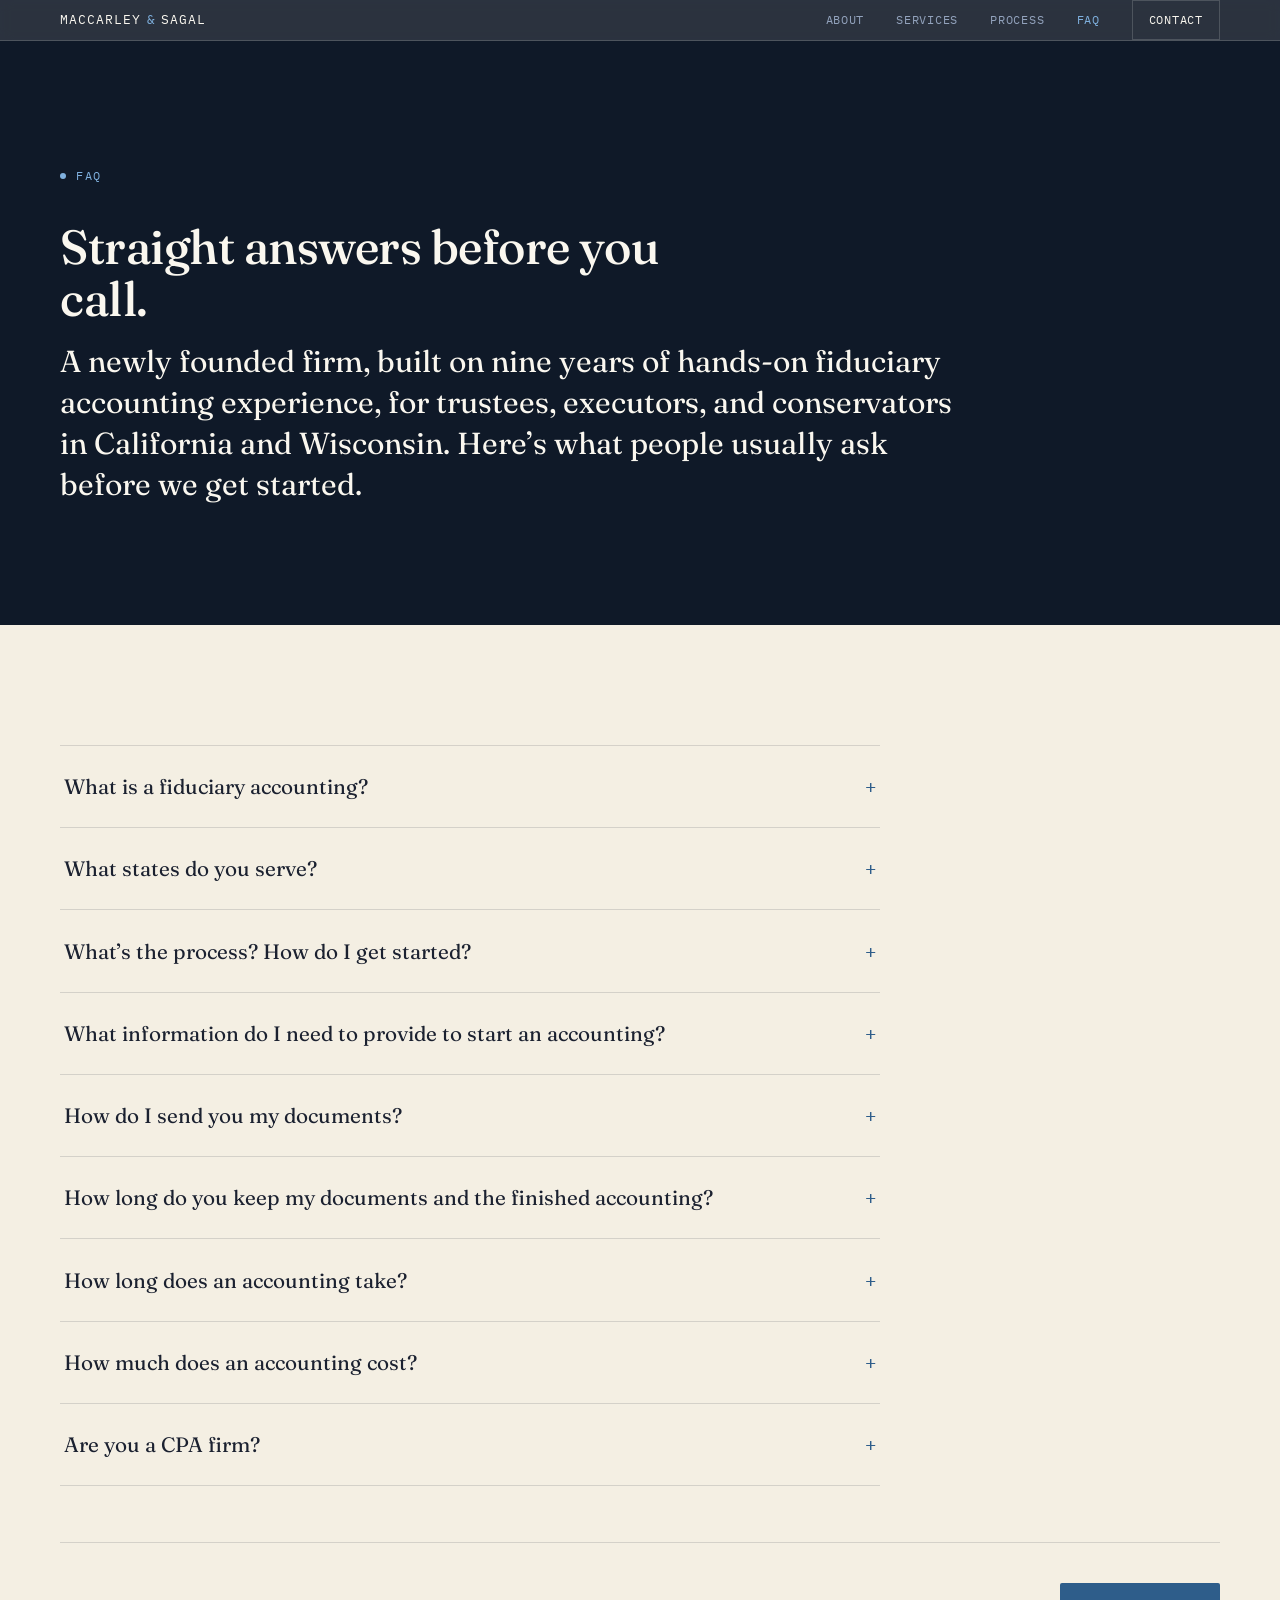
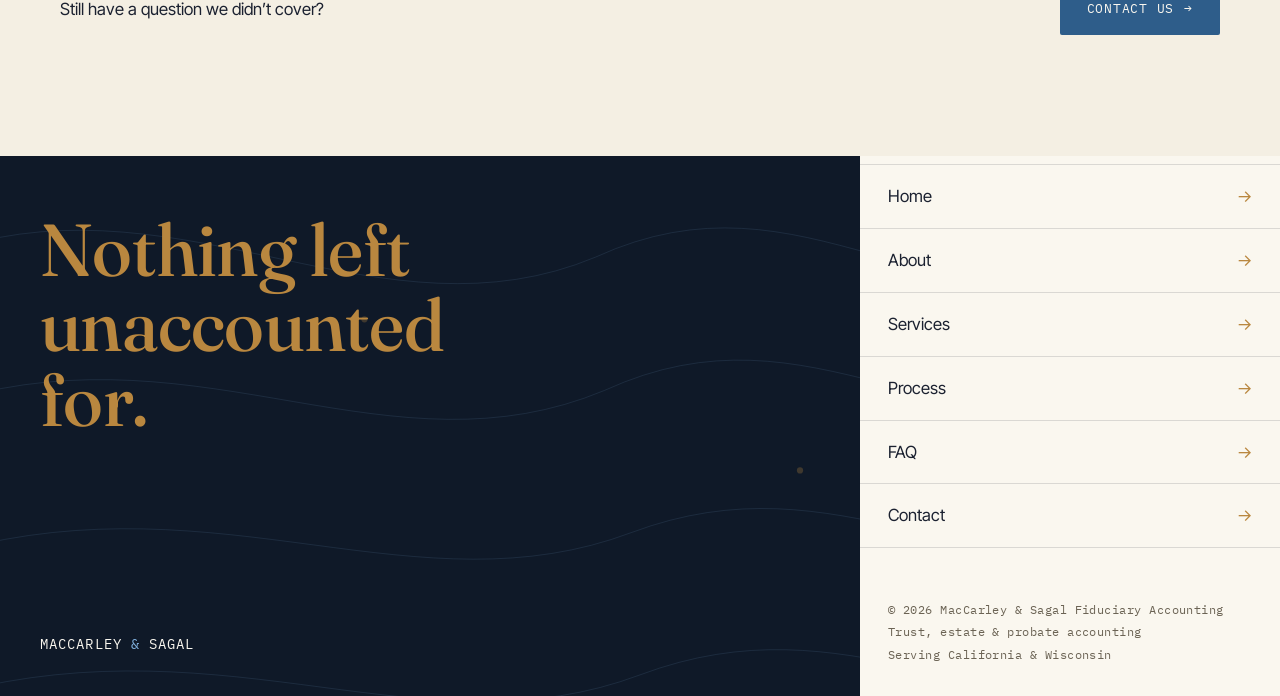
==== commit cfe8a80b: "Reorder FAQ and rewrite document checklist answer - Move "Are you a CPA firm?" to the last FAQ item " ====
--- a/faq.html
+++ b/faq.html
@@ -11,7 +11,7 @@
 <meta property="og:site_name" content="MacCarley &amp; Sagal Fiduciary Accounting">
 <meta property="og:title" content="FAQ | MacCarley &amp; Sagal Fiduciary Accounting">
 <meta property="og:description" content="Answers to the questions trustees, executors, conservators, and attorneys ask before starting a fiduciary accounting with us.">
-<meta property="og:url" content="https://macgnarly.github.io/maccarley-sagal-fiduciary-accounting/faq.html">
+<meta property="og:url" content="https://macsagal.com/faq.html">
 <meta name="twitter:card" content="summary">
 <meta name="twitter:title" content="FAQ | MacCarley &amp; Sagal Fiduciary Accounting">
 <meta name="twitter:description" content="Answers to the questions trustees, executors, conservators, and attorneys ask before starting a fiduciary accounting with us.">
@@ -62,11 +62,6 @@
         </details>
 
         <details class="faq-item">
-          <summary class="faq-question">Are you a CPA firm?<span class="faq-icon" aria-hidden="true">+</span></summary>
-          <p class="faq-answer">No, and that&rsquo;s deliberate. We don&rsquo;t prepare tax returns, audits, or general bookkeeping. Fiduciary accounting for trusts, estates, guardianships, and conservatorships is the entire practice, not a sideline, and it&rsquo;s what our co-founder has done, exclusively, for nine years.</p>
-        </details>
-
-        <details class="faq-item">
           <summary class="faq-question">What states do you serve?<span class="faq-icon" aria-hidden="true">+</span></summary>
           <p class="faq-answer">We currently serve trustees, executors, conservators, and their attorneys in California and Wisconsin, working within each state&rsquo;s statutory accounting requirements.</p>
         </details>
@@ -78,7 +73,15 @@
 
         <details class="faq-item">
           <summary class="faq-question">What information do I need to provide to start an accounting?<span class="faq-icon" aria-hidden="true">+</span></summary>
-          <p class="faq-answer">A memo with the matter name and the accounting period (start and end dates). Beyond that: inventories and appraisals, court documents, the trust instrument, a beneficiary list, distributions made, creditors&rsquo; claims paid, and any distribution agreements. We&rsquo;ll also need every account statement covering the period (bank, investment, property management, life insurance, annuities), account registers showing deposits and disbursements with dates and sources, closing statements for any property sold, and a list of liabilities outstanding at period end.</p>
+          <p class="faq-answer-lead">To properly prepare your accounting, we&rsquo;ll need:</p>
+          <ul class="faq-checklist">
+            <li>Bank statements</li>
+            <li>Check registers</li>
+            <li>Investment statements and trade confirmations</li>
+            <li>Final escrow settlement statement(s)</li>
+            <li>Any pertinent court documents (inventory &amp; appraisal, previous accountings prepared by others, etc.)</li>
+          </ul>
+          <p class="faq-answer-note">Your records don&rsquo;t need to be organized before you send them. Making sense of the mess is our job, not yours.</p>
         </details>
 
         <details class="faq-item">
@@ -99,6 +102,11 @@
         <details class="faq-item">
           <summary class="faq-question">How much does an accounting cost?<span class="faq-icon" aria-hidden="true">+</span></summary>
           <p class="faq-answer">It varies with the complexity and volume of activity involved. Tell us about the matter, and we&rsquo;ll give you a specific estimate rather than a generic range.</p>
+        </details>
+
+        <details class="faq-item">
+          <summary class="faq-question">Are you a CPA firm?<span class="faq-icon" aria-hidden="true">+</span></summary>
+          <p class="faq-answer">No, and that&rsquo;s deliberate. We don&rsquo;t prepare tax returns, audits, or general bookkeeping. Fiduciary accounting for trusts, estates, guardianships, and conservatorships is the entire practice, not a sideline, and it&rsquo;s what our co-founder has done, exclusively, for nine years.</p>
         </details>
 
       </div>
--- a/css/styles.css
+++ b/css/styles.css
@@ -661,6 +661,41 @@
 .faq-item[open] .faq-icon{ transform: rotate(45deg); }
 .faq-answer{
   margin: -8px 4px 28px;
+  color: var(--muted-warm);
+  max-width: 66ch;
+  font-size: 1rem;
+}
+.faq-answer-lead{
+  margin: -8px 4px 14px;
+  color: var(--muted-warm);
+  max-width: 66ch;
+  font-size: 1rem;
+}
+.faq-checklist{
+  list-style: none;
+  margin: 0 4px 18px;
+  padding: 0;
+  max-width: 66ch;
+}
+.faq-checklist li{
+  position: relative;
+  padding-left: 20px;
+  color: var(--charcoal);
+  font-size: 1rem;
+}
+.faq-checklist li + li{ margin-top: 8px; }
+.faq-checklist li::before{
+  content: "";
+  position: absolute;
+  left: 2px;
+  top: 0.55em;
+  width: 6px;
+  height: 6px;
+  border-radius: 50%;
+  background: var(--ledger-blue);
+}
+.faq-answer-note{
+  margin: 0 4px 28px;
   color: var(--muted-warm);
   max-width: 66ch;
   font-size: 1rem;
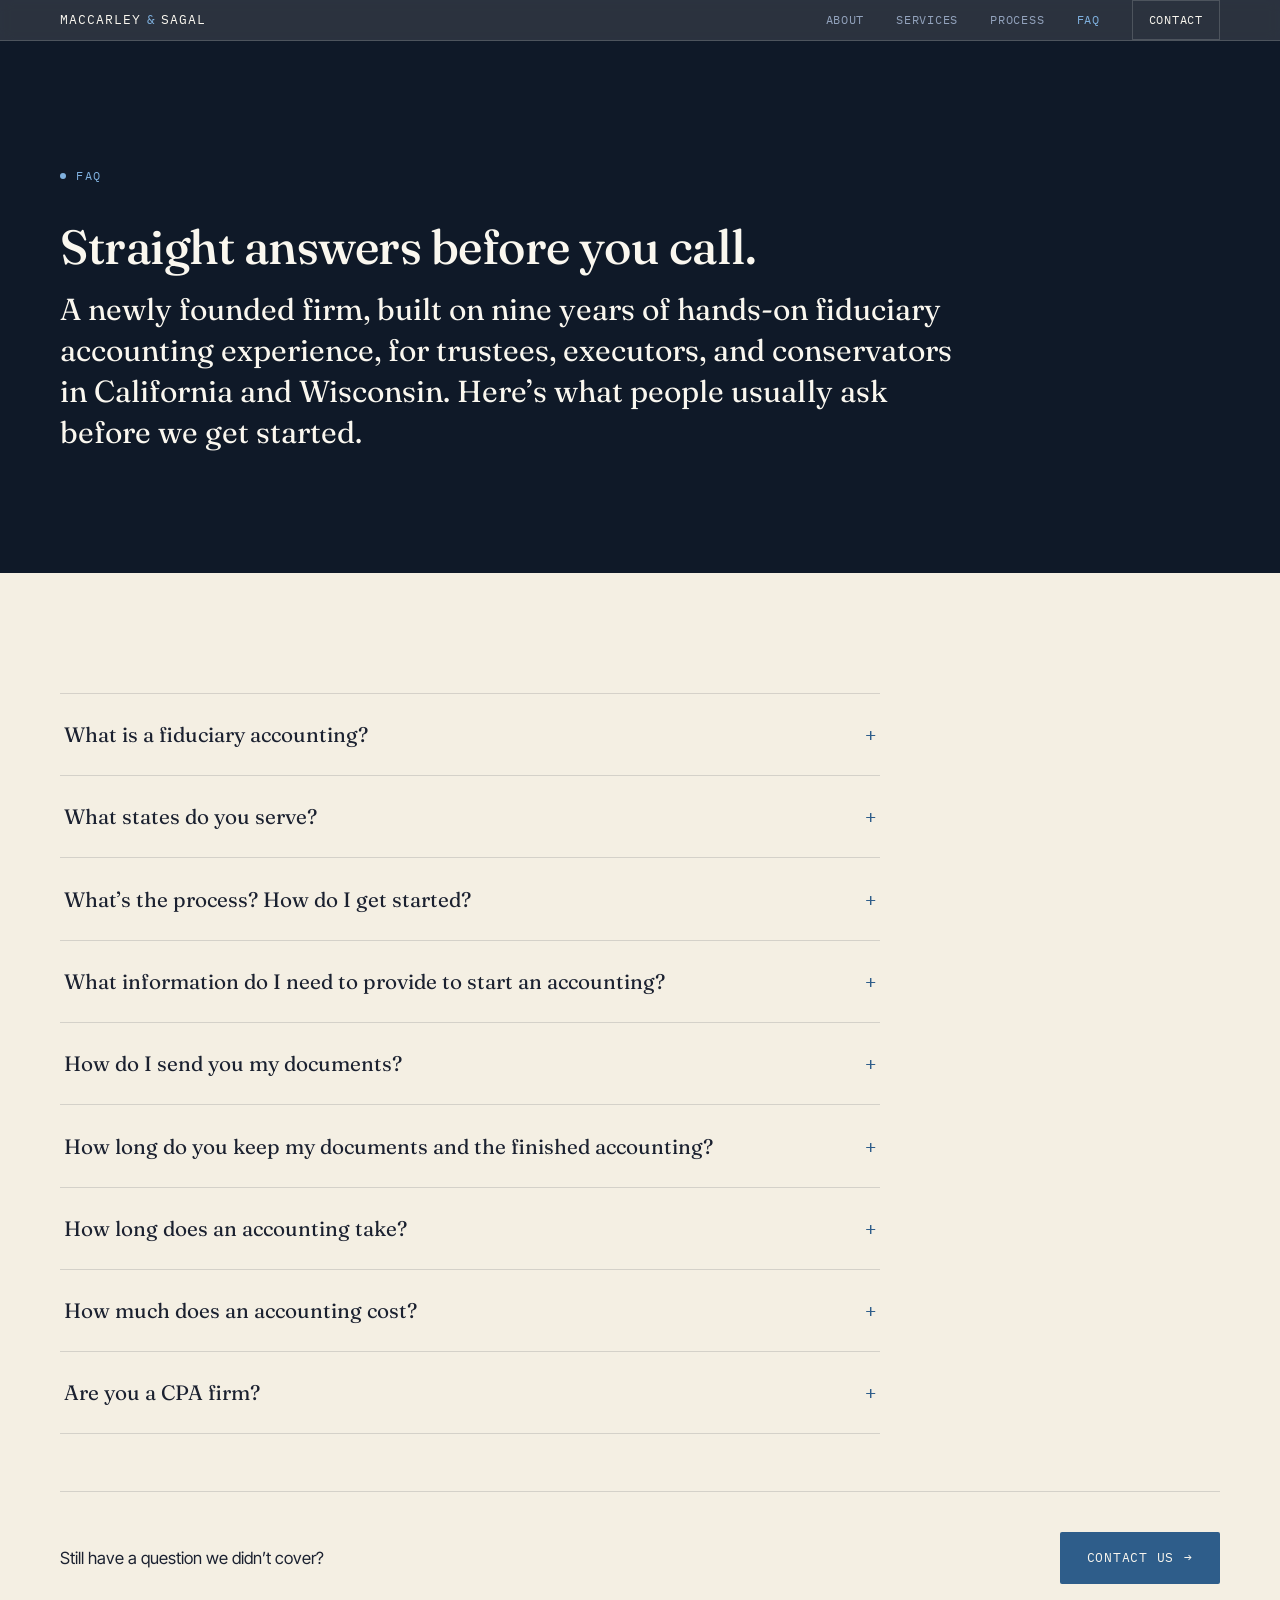
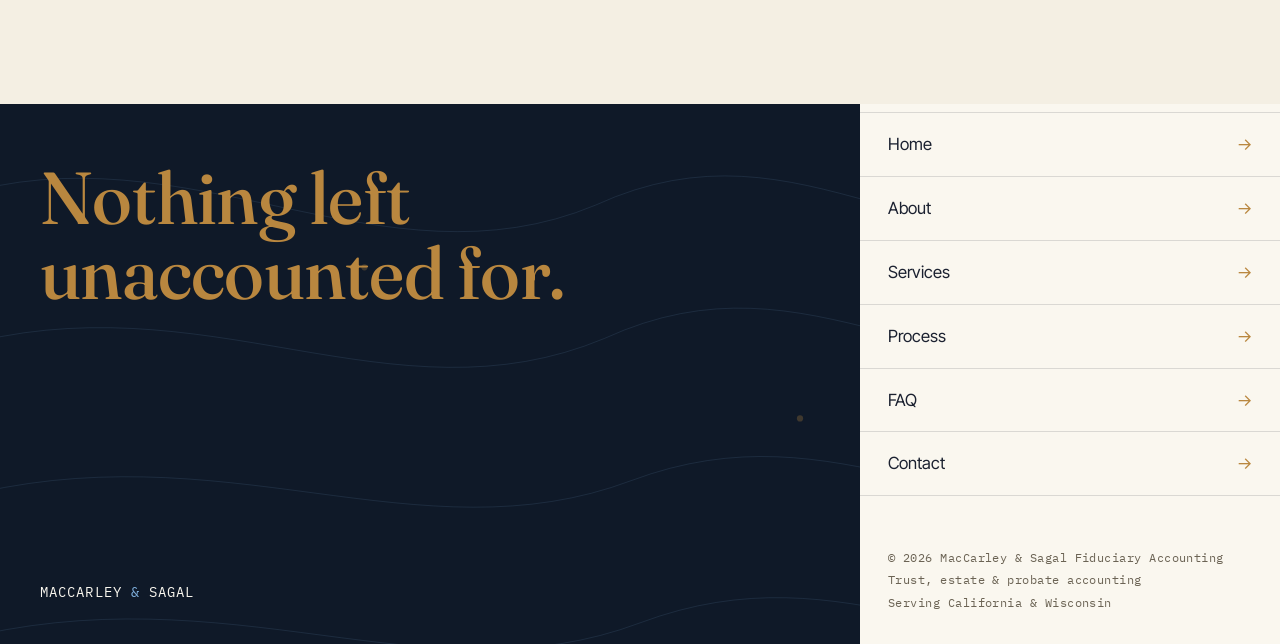
==== commit 05ef9385: "Fix headlines wrapping onto multiple lines - Remove overly aggressive ch-based max-width caps that f" ====
--- a/faq.html
+++ b/faq.html
@@ -135,7 +135,7 @@
   </div>
   <div class="footer-grid" data-reveal-stagger>
     <div class="footer-left">
-      <h2 class="footer-headline">Nothing left<br>unaccounted<br>for.</h2>
+      <h2 class="footer-headline">Nothing left<br>unaccounted for.</h2>
       <a href="index.html" class="footer-brand">MacCarley <span class="brand-accent">&amp;</span> Sagal</a>
     </div>
     <div class="footer-box">
--- a/css/styles.css
+++ b/css/styles.css
@@ -347,6 +347,8 @@
   gap: 56px;
   align-items: center;
 }
+.about-head{ grid-column: 1 / -1; margin-bottom: 8px; }
+.about-headline{ max-width: none; font-size: clamp(1.85rem, 4.6vw - 0.3rem, 2.9rem); }
 .about-visual{ padding: 0 24px; }
 .ledger-art{ width: 100%; height: auto; }
 .ledger-bg{ fill: var(--paper); }
@@ -434,7 +436,8 @@
 /* ============================================================
    Process (timeline)
    ============================================================ */
-.process-head{ max-width: 640px; margin-bottom: 56px; }
+.process-head{ margin-bottom: 56px; }
+.process-head .section-headline{ max-width: none; }
 .process-intro{ margin-top: 18px; }
 
 .timeline{
@@ -629,7 +632,7 @@
    ============================================================ */
 .faq-hero{ padding-bottom: 64px; }
 .faq-hero .lede-light{ margin: 0; }
-.faq-hero .section-headline{ margin: 16px 0; max-width: 20ch; }
+.faq-hero .section-headline{ margin: 16px 0; max-width: none; }
 
 .faq-list{
   max-width: 820px;
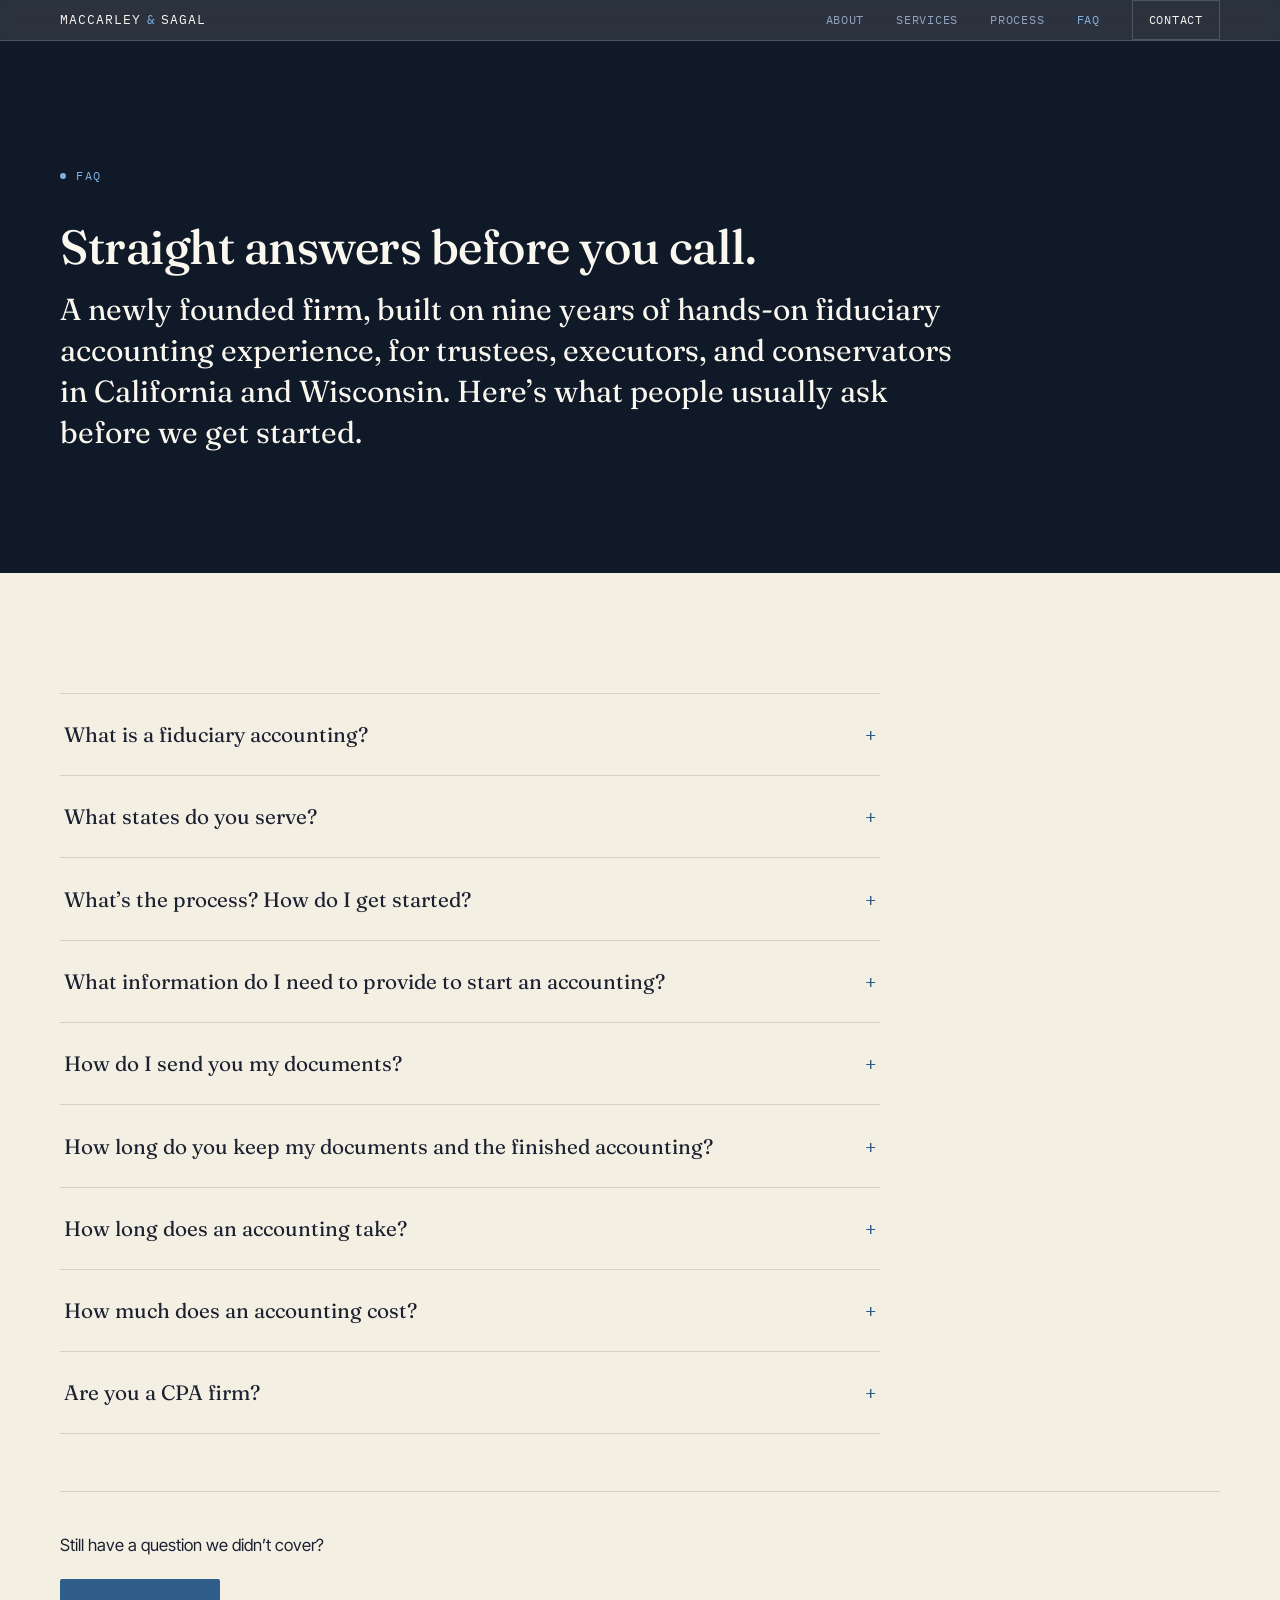
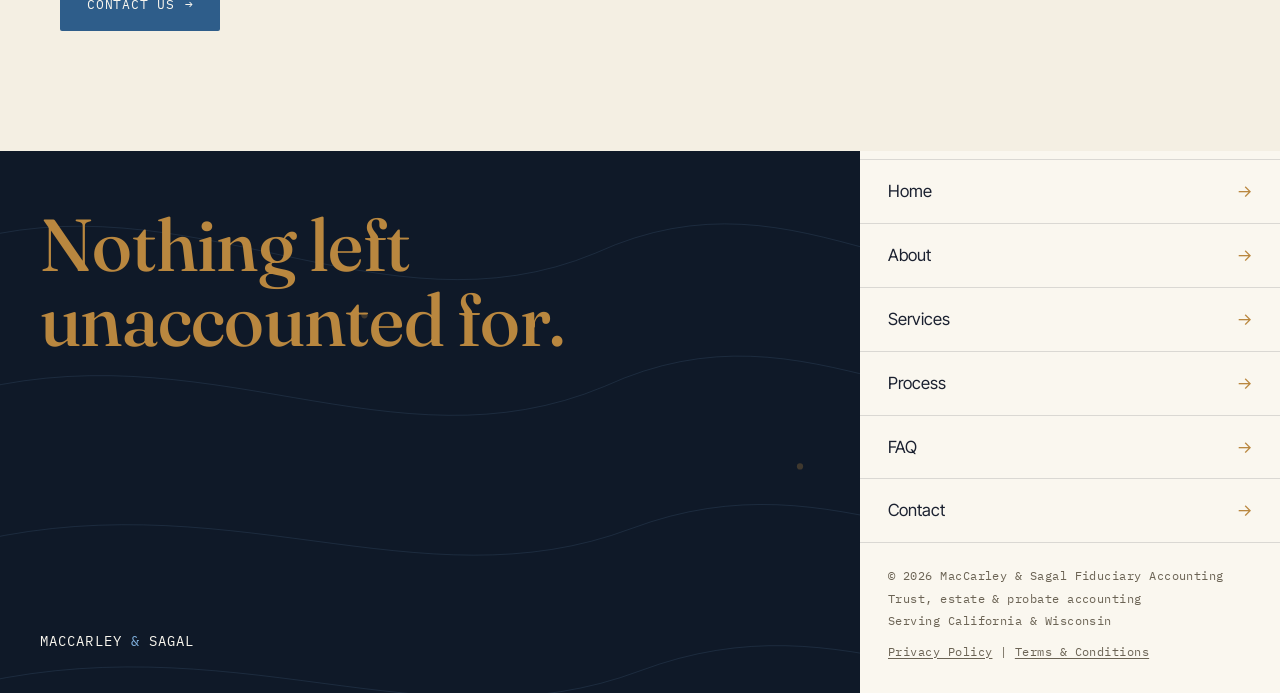
==== commit 0e229d18: "Add Privacy Policy and Terms & Conditions pages Modeled after fasllc.com/privacy and its linked term" ====
--- a/faq.html
+++ b/faq.html
@@ -43,7 +43,7 @@
 <main id="main">
 
   <!-- FAQ HERO -->
-  <section class="section section-ink faq-hero">
+  <section class="section section-ink page-hero">
     <div class="wrap">
       <p class="eyebrow eyebrow-light" data-reveal><span class="eyebrow-dot"></span>FAQ</p>
       <h1 class="section-headline" style="color:var(--paper)" data-reveal>Straight answers before you call.</h1>
@@ -111,7 +111,7 @@
 
       </div>
 
-      <div class="faq-cta" data-reveal>
+      <div class="page-cta" data-reveal>
         <p class="body-copy">Still have a question we didn&rsquo;t cover?</p>
         <a href="index.html#contact" class="btn btn-primary">Contact Us <span aria-hidden="true">&rarr;</span></a>
       </div>
@@ -151,6 +151,7 @@
         <p>&copy; 2026 MacCarley &amp; Sagal Fiduciary Accounting</p>
         <p>Trust, estate &amp; probate accounting</p>
         <p>Serving California &amp; Wisconsin</p>
+        <p class="footer-legal"><a href="privacy.html">Privacy Policy</a> | <a href="terms.html">Terms &amp; Conditions</a></p>
       </div>
     </div>
   </div>
--- a/css/styles.css
+++ b/css/styles.css
@@ -547,6 +547,7 @@
   font-size: 0.9rem;
   color: var(--ledger-blue);
 }
+.form-note--error{ color: #b3413a; }
 
 /* ============================================================
    Footer
@@ -626,13 +627,17 @@
   color: var(--muted-warm);
 }
 .footer-box-meta p{ margin: 0 0 4px; }
+.footer-legal{ margin-top: 12px !important; }
+.footer-legal a{ color: var(--muted-warm); text-decoration: underline; text-underline-offset: 2px; }
+.footer-legal a:hover{ color: var(--ledger-blue); }
+.footer-legal a[aria-current="page"]{ color: var(--charcoal); text-decoration: none; }
 
 /* ============================================================
    FAQ
    ============================================================ */
-.faq-hero{ padding-bottom: 64px; }
-.faq-hero .lede-light{ margin: 0; }
-.faq-hero .section-headline{ margin: 16px 0; max-width: none; }
+.page-hero{ padding-bottom: 64px; }
+.page-hero .lede-light{ margin: 0; }
+.page-hero .section-headline{ margin: 16px 0; max-width: none; }
 
 .faq-list{
   max-width: 820px;
@@ -704,7 +709,7 @@
   font-size: 1rem;
 }
 
-.faq-cta{
+.page-cta{
   display: flex;
   flex-direction: column;
   align-items: flex-start;
@@ -713,7 +718,31 @@
   padding-top: 40px;
   border-top: 1px solid var(--line-warm);
 }
-.faq-cta p{ margin: 0; }
+.page-cta p{ margin: 0; }
+
+/* ============================================================
+   Legal pages (Privacy Policy, Terms & Conditions)
+   ============================================================ */
+.legal-meta{
+  font-family: var(--font-mono);
+  font-size: 0.78rem;
+  color: var(--muted-warm);
+  margin: 0 0 40px;
+}
+.legal-content{ max-width: 720px; }
+.legal-content h2{
+  font-size: 1.35rem;
+  margin: 40px 0 14px;
+}
+.legal-content section:first-of-type h2{ margin-top: 0; }
+.legal-content p{
+  color: var(--charcoal);
+  font-size: 1rem;
+  line-height: 1.7;
+  max-width: 68ch;
+  margin: 0 0 14px;
+}
+.legal-content p:last-child{ margin-bottom: 0; }
 
 /* ============================================================
    Scroll reveal
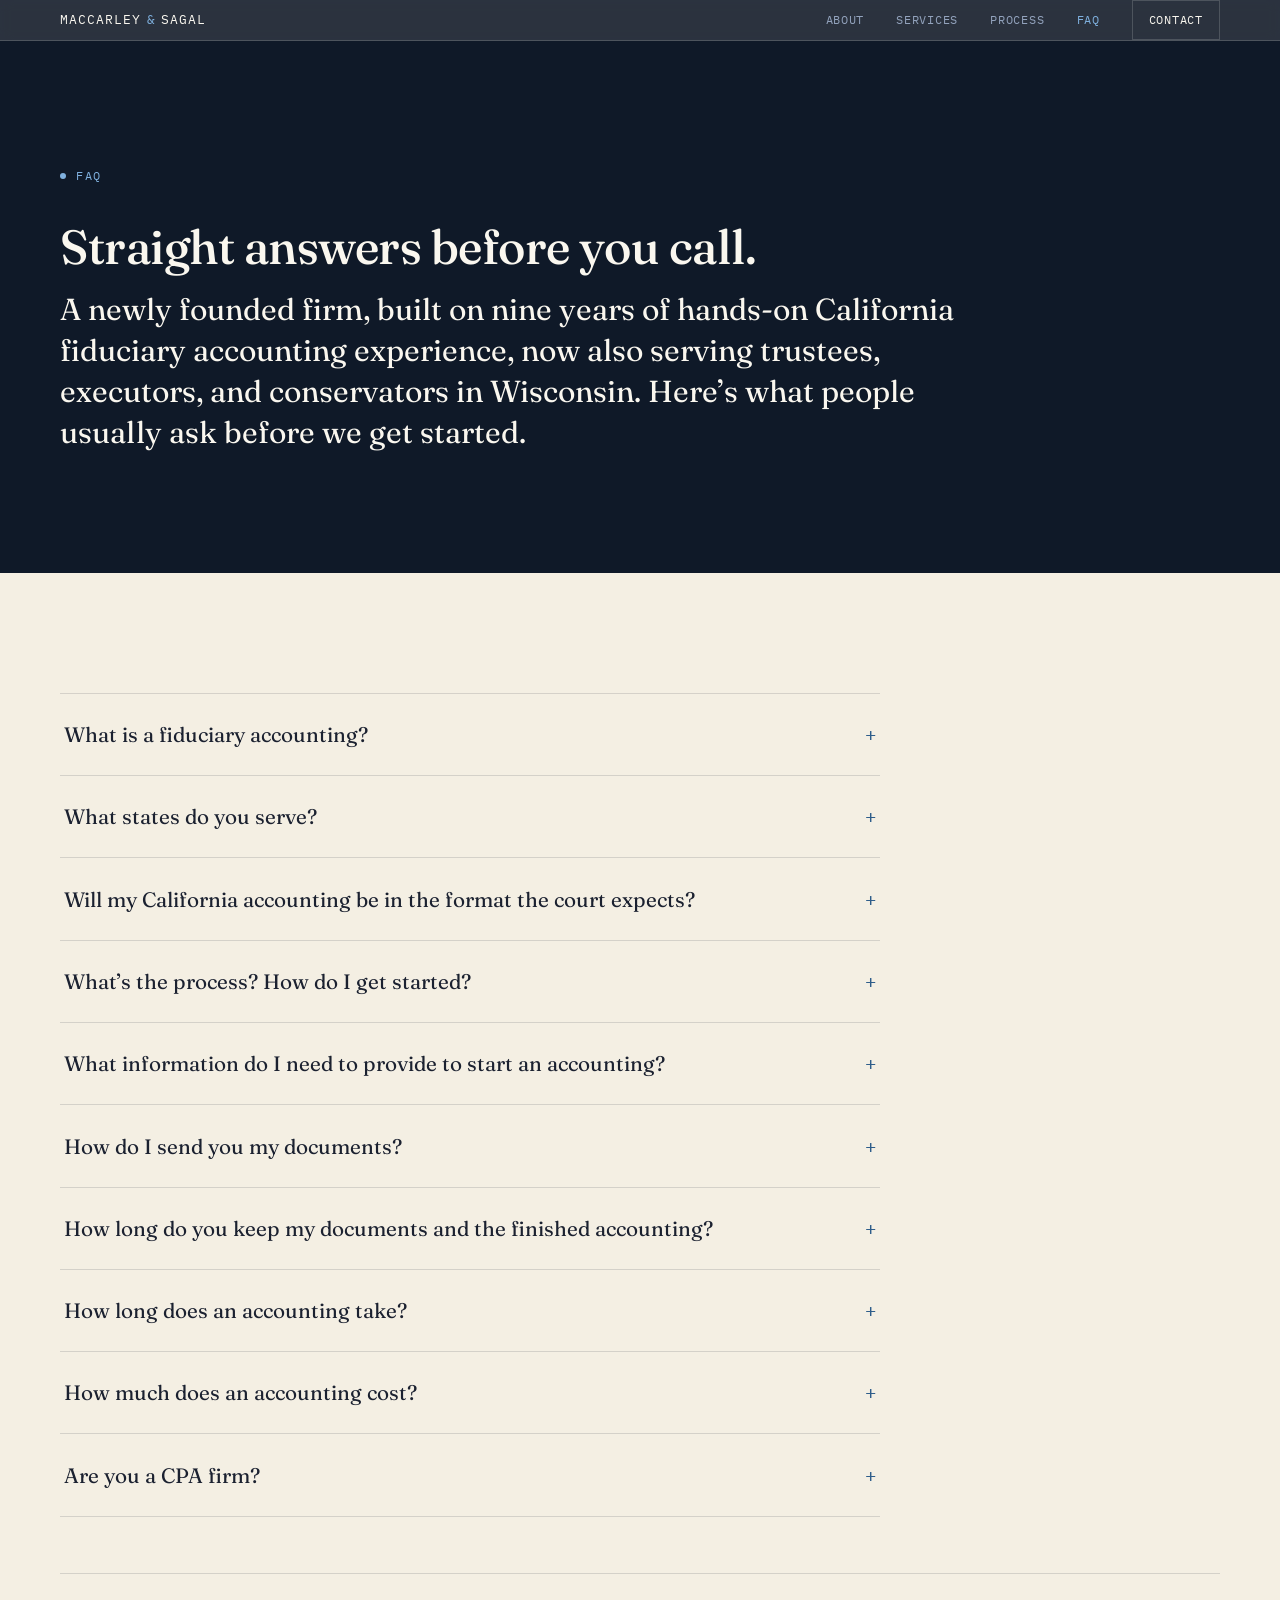
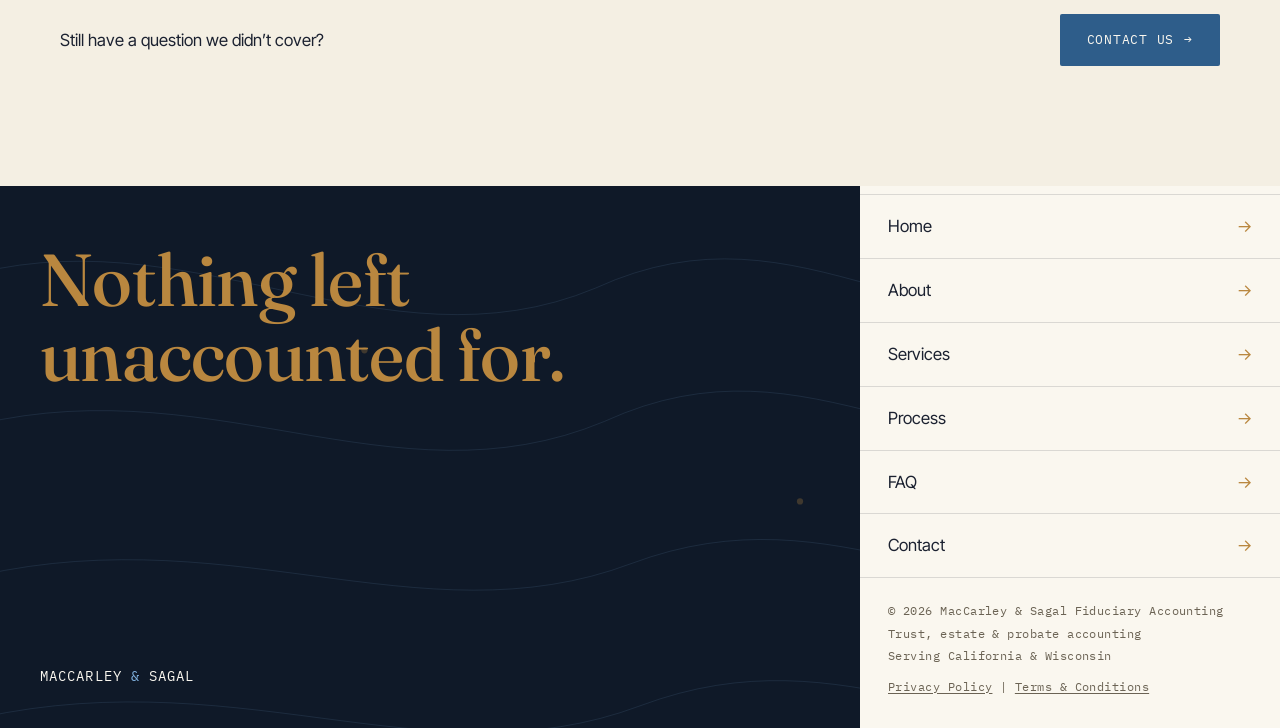
==== commit 577574a4: "Add California-specific positioning and comparison section - New homepage section comparing DIY, a g" ====
--- a/faq.html
+++ b/faq.html
@@ -47,7 +47,7 @@
     <div class="wrap">
       <p class="eyebrow eyebrow-light" data-reveal><span class="eyebrow-dot"></span>FAQ</p>
       <h1 class="section-headline" style="color:var(--paper)" data-reveal>Straight answers before you call.</h1>
-      <p class="lede lede-light" data-reveal>A newly founded firm, built on nine years of hands-on fiduciary accounting experience, for trustees, executors, and conservators in California and Wisconsin. Here&rsquo;s what people usually ask before we get started.</p>
+      <p class="lede lede-light" data-reveal>A newly founded firm, built on nine years of hands-on California fiduciary accounting experience, now also serving trustees, executors, and conservators in Wisconsin. Here&rsquo;s what people usually ask before we get started.</p>
     </div>
   </section>
 
@@ -63,7 +63,12 @@
 
         <details class="faq-item">
           <summary class="faq-question">What states do you serve?<span class="faq-icon" aria-hidden="true">+</span></summary>
-          <p class="faq-answer">We currently serve trustees, executors, conservators, and their attorneys in California and Wisconsin, working within each state&rsquo;s statutory accounting requirements.</p>
+          <p class="faq-answer">California, where nine years of hands-on experience is built specifically around the Probate Code and UFIPA, and Wisconsin, which we&rsquo;ve more recently begun serving as well.</p>
+        </details>
+
+        <details class="faq-item">
+          <summary class="faq-question">Will my California accounting be in the format the court expects?<span class="faq-icon" aria-hidden="true">+</span></summary>
+          <p class="faq-answer">Yes. California accountings are delivered in the schedule format courts and opposing counsel already expect: a Summary of Account and Schedules A through E, built to drop straight into a GC-400 or GC-405 rather than a spreadsheet that still needs to be translated into that format.</p>
         </details>
 
         <details class="faq-item">
--- a/css/styles.css
+++ b/css/styles.css
@@ -272,9 +272,10 @@
   padding-bottom: 40px;
 }
 .hero-headline{
-  font-size: clamp(2.4rem, 6vw + 1rem, 4.6rem);
-  color: var(--paper);
-}
+  font-size: clamp(2rem, 4.6vw + 0.8rem, 3.6rem);
+  color: var(--paper);
+}
+.hero-copy .eyebrow{ font-size: 1rem; }
 .hero-aside{
   display: flex;
   flex-direction: column;
@@ -431,6 +432,48 @@
   color: var(--muted-warm);
   font-size: 0.95rem;
   max-width: 42ch;
+}
+
+/* ============================================================
+   California comparison
+   ============================================================ */
+.compare .lede-light{ margin-top: 18px; }
+.compare-list{
+  list-style: none;
+  margin: 48px auto 0;
+  padding: 0;
+  border-top: 1px solid var(--line-cool);
+}
+.compare-row{
+  display: grid;
+  grid-template-columns: 1fr;
+  gap: 8px;
+  padding: 28px 0;
+  border-bottom: 1px solid var(--line-cool);
+}
+.compare-name{
+  font-family: var(--font-mono);
+  font-size: 0.78rem;
+  letter-spacing: 0.06em;
+  text-transform: uppercase;
+  color: var(--brass);
+}
+.compare-gap{
+  margin: 0;
+  font-family: var(--font-display);
+  font-size: clamp(1.05rem, 0.8vw + 0.9rem, 1.25rem);
+  font-weight: 400;
+  color: var(--paper);
+  max-width: 62ch;
+}
+.compare-close{
+  margin: 40px 0 0;
+  padding-top: 32px;
+  border-top: 1px solid var(--line-cool);
+  font-family: var(--font-display);
+  font-size: clamp(1.3rem, 1.6vw + 1rem, 1.7rem);
+  color: var(--paper);
+  max-width: 46ch;
 }
 
 /* ============================================================
@@ -790,7 +833,8 @@
   .contact-panel{ padding: 48px 44px; }
   .footer-grid{ grid-template-columns: 1fr 420px; align-items: stretch; min-height: 540px; }
   .footer-left{ padding-left: 40px; }
-  .faq-cta{ flex-direction: row; align-items: center; justify-content: space-between; }
+  .page-cta{ flex-direction: row; align-items: center; justify-content: space-between; }
+  .compare-row{ grid-template-columns: 260px 1fr; column-gap: 32px; align-items: baseline; }
 }
 
 @media (min-width: 1024px){
